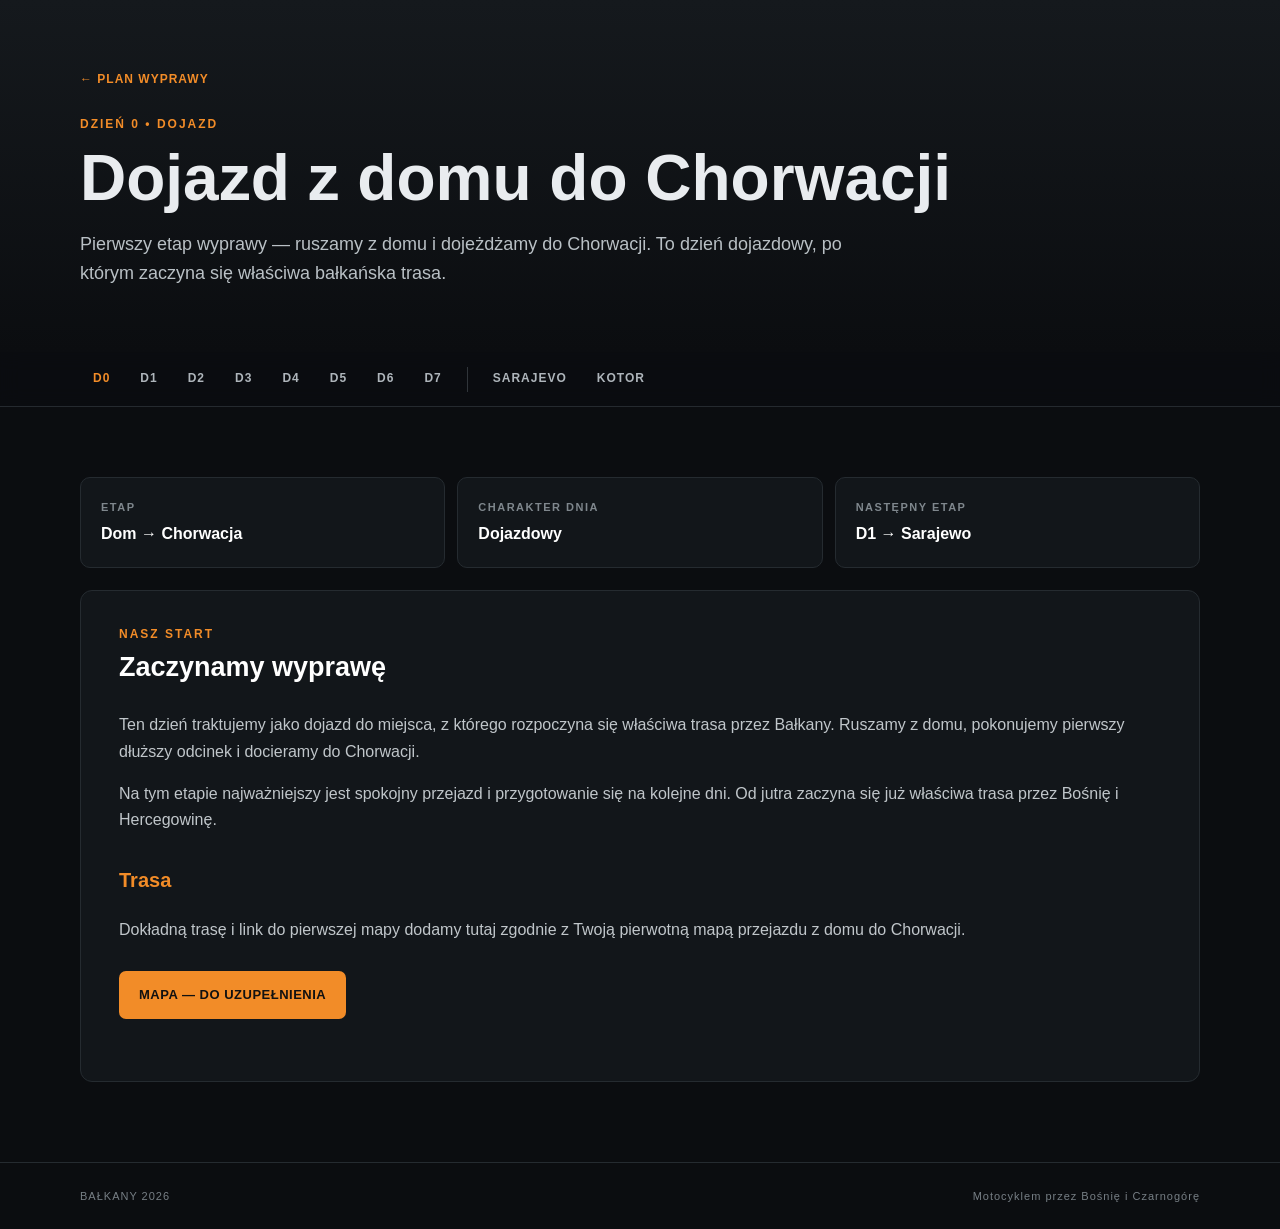
==== d0.html @ b851ac00 "Dodaj Dzień 0 — dojazd z domu do Chorwacji" ====
<!DOCTYPE html>
<html lang="pl">
<head>
  <meta charset="UTF-8">
  <meta name="viewport" content="width=device-width, initial-scale=1.0">
  <meta name="theme-color" content="#0b0d10">
  <title>Dzień 0 — Dojazd z domu do Chorwacji</title>
  <link rel="stylesheet" href="style.css">
</head>
<body>
<header class="page-head"><div class="container">
  <a class="back" href="index.html">← PLAN WYPRAWY</a>
  <div class="section-kicker">DZIEŃ 0 • DOJAZD</div>
  <h1>Dojazd z domu do Chorwacji</h1>
  <p class="page-lead">Pierwszy etap wyprawy — ruszamy z domu i dojeżdżamy do Chorwacji. To dzień dojazdowy, po którym zaczyna się właściwa bałkańska trasa.</p>
</div></header>
<nav class="day-nav"><div class="container nav-inner"><a href="d0.html" class="active">D0</a><a href="d1.html">D1</a><a href="d2.html">D2</a><a href="d3.html">D3</a><a href="d4.html">D4</a><a href="d5.html">D5</a><a href="d6.html">D6</a><a href="d7.html">D7</a><span class="nav-separator"></span><a href="sarajevo.html">SARAJEVO</a><a href="kotor.html">KOTOR</a></div></nav>
<main class="container main-content">
<section class="info-grid">
  <div class="info-box"><div class="label">ETAP</div><strong>Dom → Chorwacja</strong></div>
  <div class="info-box"><div class="label">CHARAKTER DNIA</div><strong>Dojazdowy</strong></div>
  <div class="info-box"><div class="label">NASTĘPNY ETAP</div><strong>D1 → Sarajewo</strong></div>
</section>
<section class="story">
  <div class="section-kicker">NASZ START</div>
  <h2>Zaczynamy wyprawę</h2>
  <p>Ten dzień traktujemy jako dojazd do miejsca, z którego rozpoczyna się właściwa trasa przez Bałkany. Ruszamy z domu, pokonujemy pierwszy dłuższy odcinek i docieramy do Chorwacji.</p>
  <p>Na tym etapie najważniejszy jest spokojny przejazd i przygotowanie się na kolejne dni. Od jutra zaczyna się już właściwa trasa przez Bośnię i Hercegowinę.</p>
  <h3>Trasa</h3>
  <p>Dokładną trasę i link do pierwszej mapy dodamy tutaj zgodnie z Twoją pierwotną mapą przejazdu z domu do Chorwacji.</p>
  <div class="route-box">
    <span class="btn btn-primary">MAPA — DO UZUPEŁNIENIA</span>
  </div>
</section>
</main>
<footer class="footer"><div class="container"><span>BAŁKANY 2026</span><span>Motocyklem przez Bośnię i Czarnogórę</span></div></footer>
</body></html>
---- style.css ----
*{box-sizing:border-box}html{scroll-behavior:smooth}body{margin:0;background:#0b0d10;color:#e9ecef;font-family:Arial,Helvetica,sans-serif;line-height:1.65}a{color:inherit;text-decoration:none}.container{width:min(1120px,calc(100% - 32px));margin:auto}.hero{min-height:520px;background:linear-gradient(180deg,rgba(5,7,9,.28),#0b0d10 94%),linear-gradient(90deg,rgba(5,7,9,.82),rgba(5,7,9,.18)),url('https://coastlinedrive.life/themes/coastlinedrive-life/images/articles/montenegro/bay-of-kotor/image_slot_2.webp') center/cover;display:flex;align-items:flex-end}.hero-overlay{width:100%;padding:90px 0 70px}.eyebrow,.section-kicker{color:#f28c28;font-size:12px;font-weight:800;letter-spacing:2px;text-transform:uppercase}.hero h1{font-size:clamp(42px,7vw,78px);line-height:1;margin:14px 0 20px;max-width:850px}.hero-lead{font-size:clamp(18px,2.5vw,24px);max-width:720px;color:#d1d5d8;margin:0 0 30px}.hero-actions{display:flex;gap:12px;flex-wrap:wrap}.btn{display:inline-block;padding:13px 20px;border-radius:7px;font-size:13px;font-weight:800;letter-spacing:.5px}.btn-primary{background:#f28c28;color:#111}.btn-primary:hover{background:#ff9d3d}.day-nav{position:sticky;top:0;z-index:20;background:rgba(11,13,16,.94);backdrop-filter:blur(10px);border-bottom:1px solid #252a2f}.nav-inner{display:flex;align-items:center;gap:4px;overflow-x:auto;white-space:nowrap}.day-nav a{padding:17px 13px;color:#aeb5bb;font-size:12px;font-weight:800;letter-spacing:1px}.day-nav a:hover,.day-nav a.active{color:#f28c28}.nav-separator{width:1px;height:25px;background:#30353a;margin:0 8px}.main-content{padding:48px 0 80px}.card,.day-card,.special-card{background:#12161a;border:1px solid #252b30;border-radius:12px}.intro{padding:34px 38px;margin-bottom:24px}.intro h2,.day-card h2,.special-card h2{margin:7px 0 12px;line-height:1.2;color:#fff}.intro h2{font-size:32px}.intro p{max-width:900px;color:#b9c0c5}.days{display:grid;gap:12px}.day-card{display:grid;grid-template-columns:90px 1fr;gap:20px;padding:28px;transition:.2s}.day-card:hover,.special-card:hover{border-color:#f28c28;transform:translateY(-2px)}.day-number{font-size:44px;line-height:1;color:#f28c28;font-weight:900}.day-card h2{font-size:24px}.day-card p{margin:0 0 14px;color:#b9c0c5}.text-link{color:#f28c28;font-size:12px;font-weight:900;letter-spacing:1px}.special-grid{display:grid;grid-template-columns:1fr 1fr;gap:12px;margin-top:24px}.special-card{padding:30px}.special-card h2{font-size:30px}.special-card p{color:#b9c0c5}.special-card span{font-size:12px;font-weight:900;letter-spacing:1px;color:#f28c28}.footer{border-top:1px solid #252b30;color:#777f85;font-size:11px;letter-spacing:1px}.footer .container{display:flex;justify-content:space-between;gap:20px;padding:24px 0}.page-head{padding:65px 0 45px;background:linear-gradient(180deg,#15191d,#0b0d10)}.page-head h1{font-size:clamp(38px,6vw,64px);line-height:1.05;margin:10px 0}.page-lead{color:#b9c0c5;font-size:18px;max-width:780px}.route-box{display:flex;gap:10px;flex-wrap:wrap;margin:28px 0}.info-grid{display:grid;grid-template-columns:repeat(3,1fr);gap:12px;margin:22px 0}.info-box{background:#12161a;border:1px solid #252b30;border-radius:10px;padding:20px}.info-box .label{font-size:11px;text-transform:uppercase;letter-spacing:1.5px;color:#7f878d;font-weight:800}.info-box strong{display:block;margin-top:5px;color:#fff}.story{background:#12161a;border:1px solid #252b30;border-radius:12px;padding:34px 38px}.story h2{font-size:27px;color:#fff;margin-top:0}.story h3{font-size:20px;color:#f28c28;margin-top:30px}.story p{color:#c0c6ca}.place-list{display:grid;gap:10px;margin-top:25px}.place{display:flex;justify-content:space-between;align-items:center;gap:20px;background:#171c20;border:1px solid #292f34;border-radius:9px;padding:17px 19px}.place h3{margin:0;color:#fff;font-size:17px}.place p{margin:3px 0 0;color:#8f989e;font-size:13px}.place .btn{padding:9px 13px;font-size:11px;background:#252b30}.place .btn:hover{background:#f28c28;color:#111}.back{display:inline-block;color:#f28c28;font-size:12px;font-weight:800;letter-spacing:1px;margin-bottom:25px}@media(max-width:700px){.container{width:min(100% - 22px,1120px)}.hero{min-height:470px}.hero-overlay{padding:70px 0 55px}.day-nav a{padding:15px 10px}.intro,.story{padding:25px 22px}.day-card{grid-template-columns:58px 1fr;padding:22px;gap:12px}.day-number{font-size:30px}.day-card h2{font-size:20px}.special-grid,.info-grid{grid-template-columns:1fr}.footer .container{flex-direction:column;gap:5px}.place{align-items:flex-start;flex-direction:column}.place .btn{width:100%;text-align:center}}
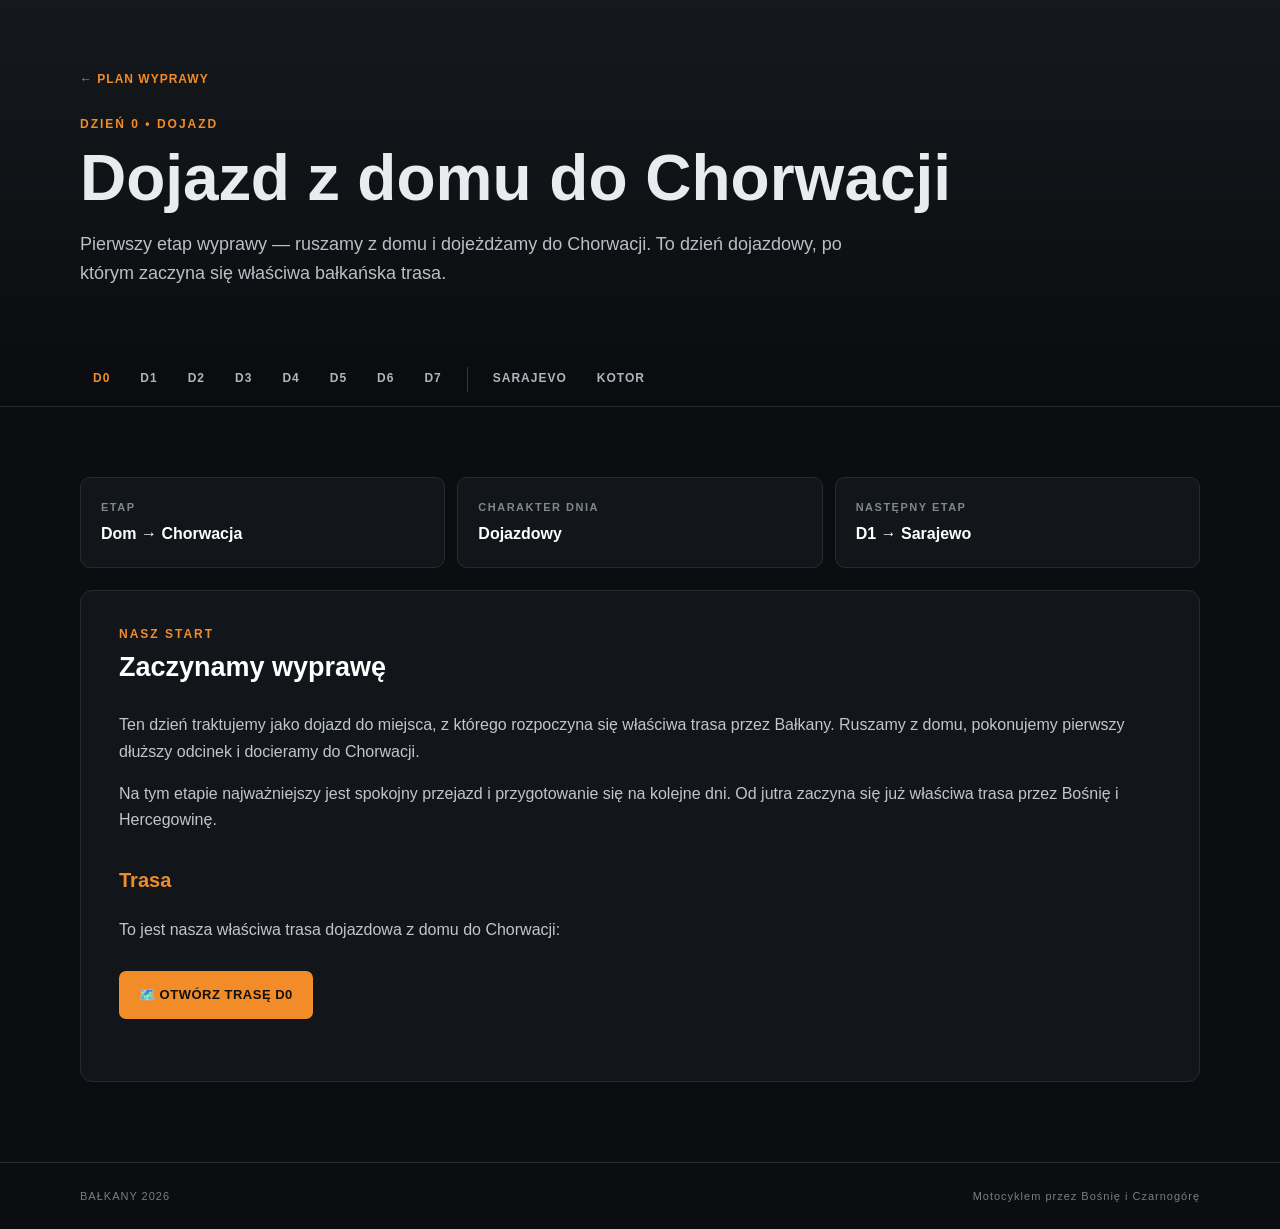
==== commit 4e064277: "Dodaj właściwą trasę D0 z domu do Chorwacji" ====
--- a/d0.html
+++ b/d0.html
@@ -27,9 +27,9 @@
   <p>Ten dzień traktujemy jako dojazd do miejsca, z którego rozpoczyna się właściwa trasa przez Bałkany. Ruszamy z domu, pokonujemy pierwszy dłuższy odcinek i docieramy do Chorwacji.</p>
   <p>Na tym etapie najważniejszy jest spokojny przejazd i przygotowanie się na kolejne dni. Od jutra zaczyna się już właściwa trasa przez Bośnię i Hercegowinę.</p>
   <h3>Trasa</h3>
-  <p>Dokładną trasę i link do pierwszej mapy dodamy tutaj zgodnie z Twoją pierwotną mapą przejazdu z domu do Chorwacji.</p>
+  <p>To jest nasza właściwa trasa dojazdowa z domu do Chorwacji:</p>
   <div class="route-box">
-    <span class="btn btn-primary">MAPA — DO UZUPEŁNIENIA</span>
+    <a class="btn btn-primary" href="https://maps.app.goo.gl/N11EhdGCPKgagv3x5" target="_blank" rel="noopener">🗺️ OTWÓRZ TRASĘ D0</a>
   </div>
 </section>
 </main>
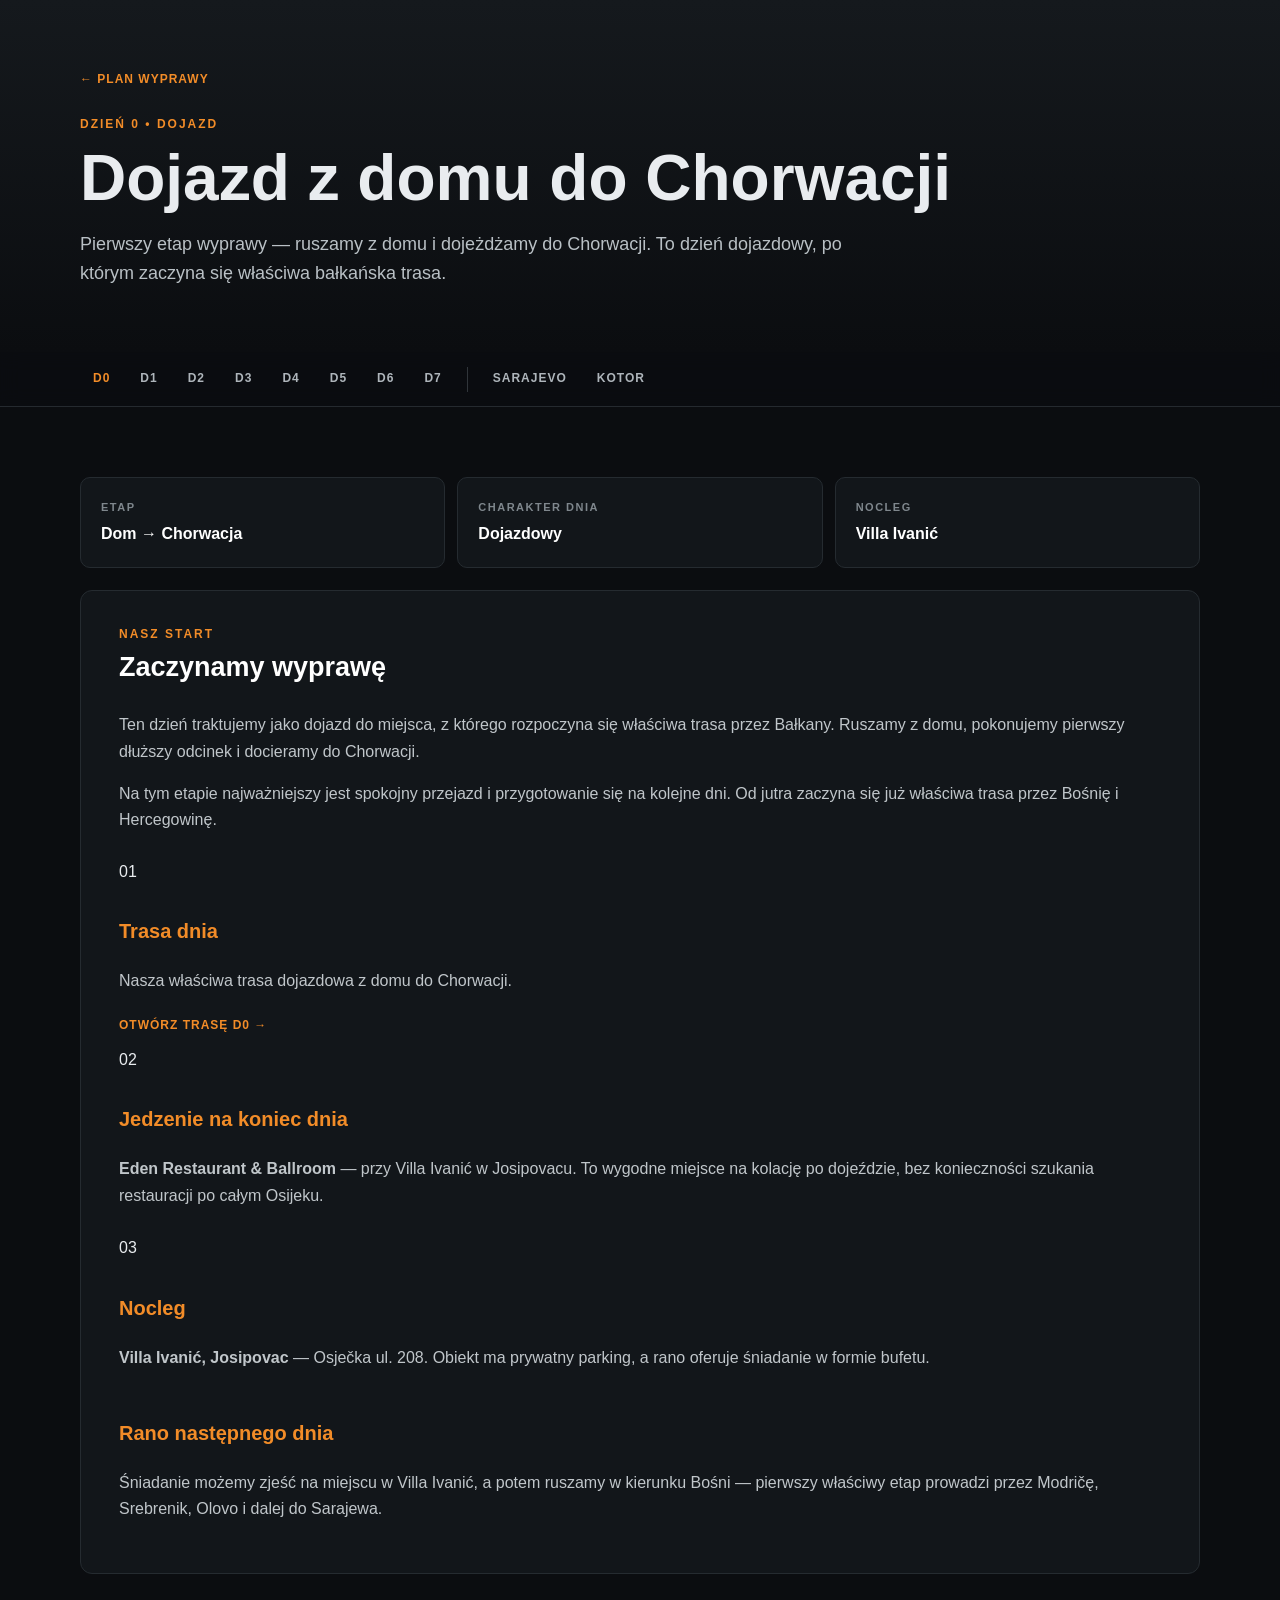
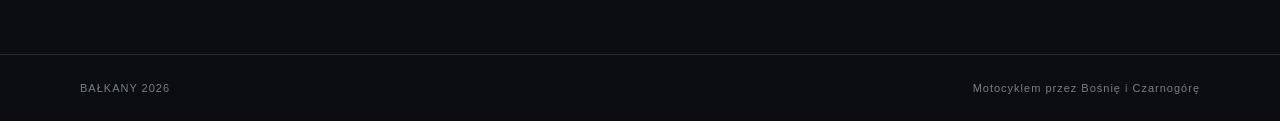
==== commit d8069d4e: "Uzupełnij D0 o nocleg i jedzenie" ====
--- a/d0.html
+++ b/d0.html
@@ -19,18 +19,31 @@
 <section class="info-grid">
   <div class="info-box"><div class="label">ETAP</div><strong>Dom → Chorwacja</strong></div>
   <div class="info-box"><div class="label">CHARAKTER DNIA</div><strong>Dojazdowy</strong></div>
-  <div class="info-box"><div class="label">NASTĘPNY ETAP</div><strong>D1 → Sarajewo</strong></div>
+  <div class="info-box"><div class="label">NOCLEG</div><strong>Villa Ivanić</strong></div>
 </section>
 <section class="story">
   <div class="section-kicker">NASZ START</div>
   <h2>Zaczynamy wyprawę</h2>
   <p>Ten dzień traktujemy jako dojazd do miejsca, z którego rozpoczyna się właściwa trasa przez Bałkany. Ruszamy z domu, pokonujemy pierwszy dłuższy odcinek i docieramy do Chorwacji.</p>
   <p>Na tym etapie najważniejszy jest spokojny przejazd i przygotowanie się na kolejne dni. Od jutra zaczyna się już właściwa trasa przez Bośnię i Hercegowinę.</p>
-  <h3>Trasa</h3>
-  <p>To jest nasza właściwa trasa dojazdowa z domu do Chorwacji:</p>
-  <div class="route-box">
-    <a class="btn btn-primary" href="https://maps.app.goo.gl/N11EhdGCPKgagv3x5" target="_blank" rel="noopener">🗺️ OTWÓRZ TRASĘ D0</a>
+
+  <div class="place-list">
+    <div class="place-item">
+      <div class="place-number">01</div>
+      <div><h3>Trasa dnia</h3><p>Nasza właściwa trasa dojazdowa z domu do Chorwacji.</p><a class="text-link" href="https://maps.app.goo.gl/N11EhdGCPKgagv3x5" target="_blank" rel="noopener">OTWÓRZ TRASĘ D0 →</a></div>
+    </div>
+    <div class="place-item">
+      <div class="place-number">02</div>
+      <div><h3>Jedzenie na koniec dnia</h3><p><strong>Eden Restaurant &amp; Ballroom</strong> — przy Villa Ivanić w Josipovacu. To wygodne miejsce na kolację po dojeździe, bez konieczności szukania restauracji po całym Osijeku.</p></div>
+    </div>
+    <div class="place-item">
+      <div class="place-number">03</div>
+      <div><h3>Nocleg</h3><p><strong>Villa Ivanić, Josipovac</strong> — Osječka ul. 208. Obiekt ma prywatny parking, a rano oferuje śniadanie w formie bufetu.</p></div>
+    </div>
   </div>
+
+  <h3>Rano następnego dnia</h3>
+  <p>Śniadanie możemy zjeść na miejscu w Villa Ivanić, a potem ruszamy w kierunku Bośni — pierwszy właściwy etap prowadzi przez Modričę, Srebrenik, Olovo i dalej do Sarajewa.</p>
 </section>
 </main>
 <footer class="footer"><div class="container"><span>BAŁKANY 2026</span><span>Motocyklem przez Bośnię i Czarnogórę</span></div></footer>
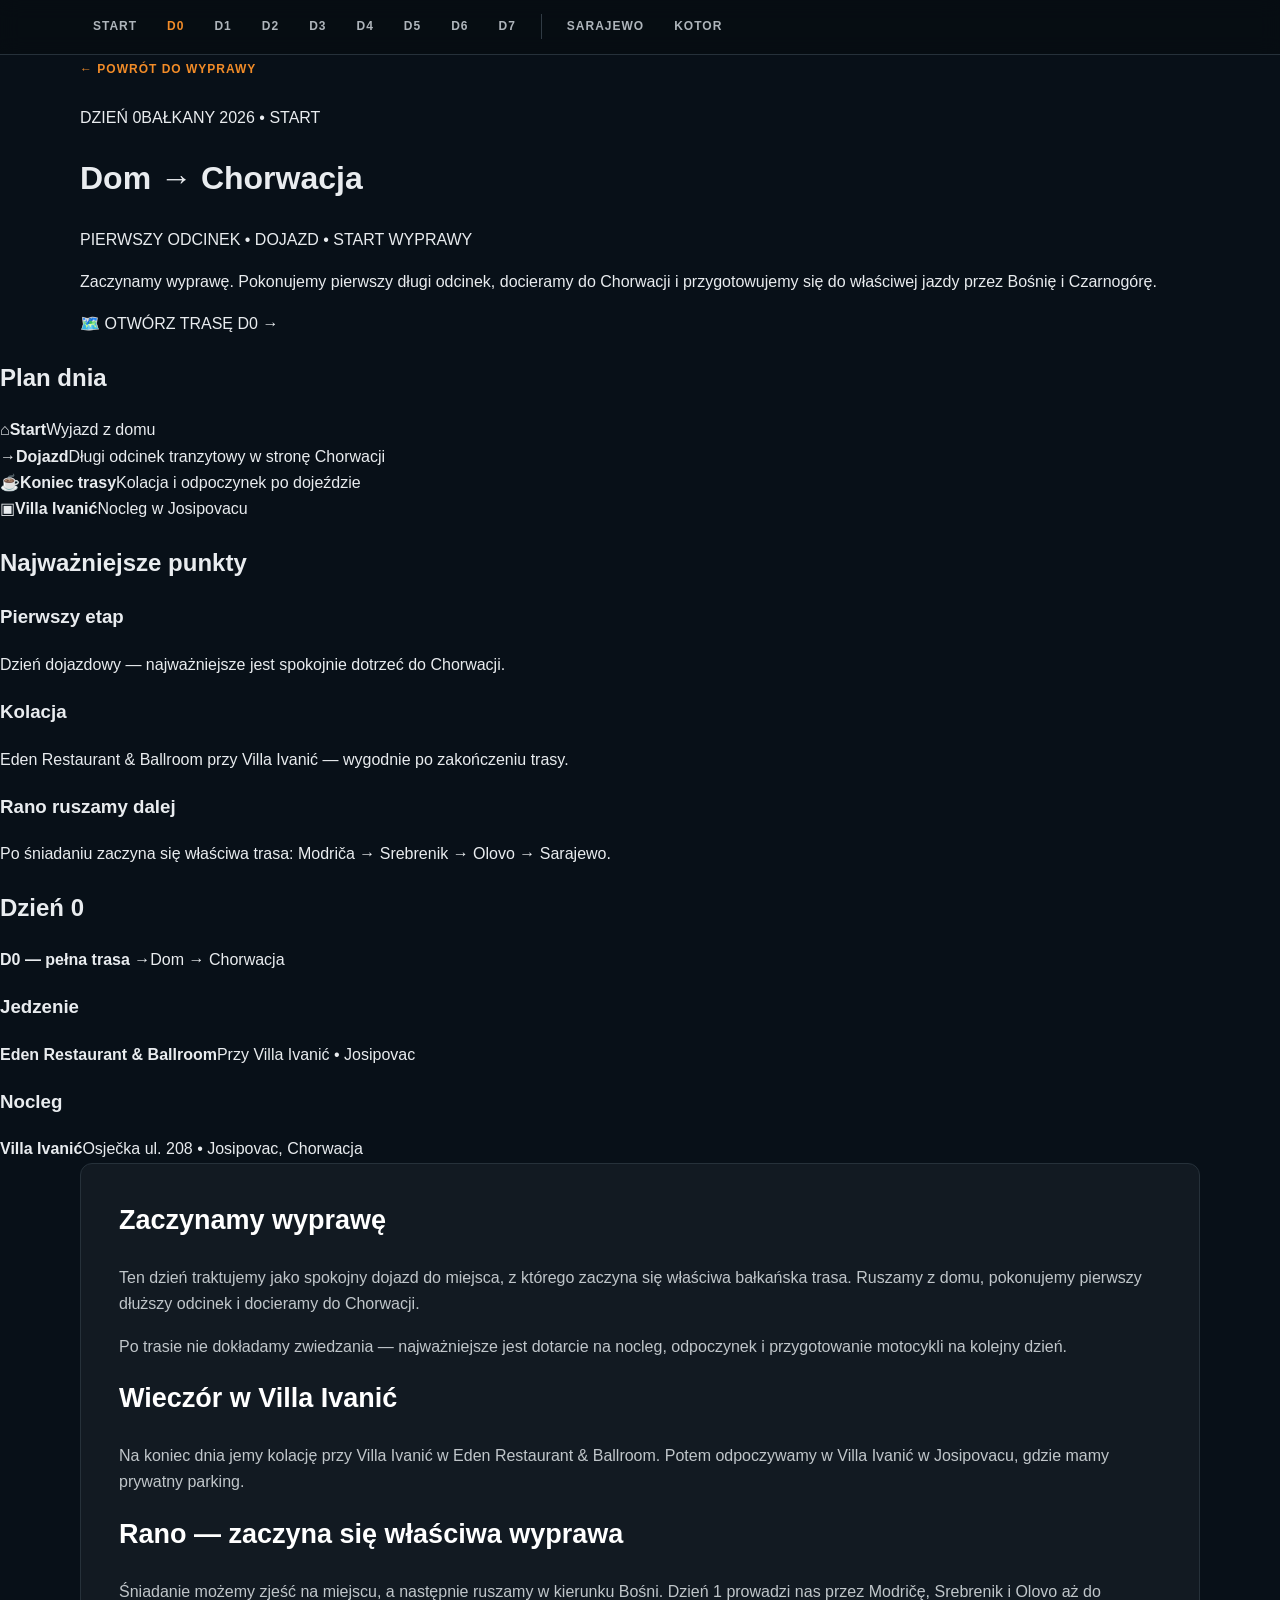
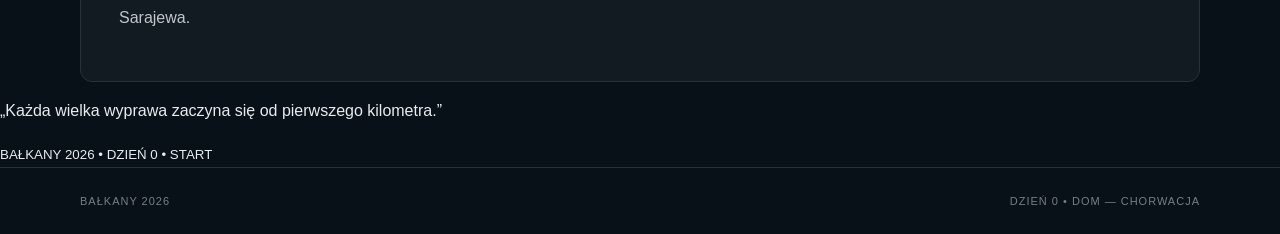
==== commit 8f75069b: "D0 redesign to match D1" ====
--- a/d0.html
+++ b/d0.html
@@ -1,50 +1,14 @@
 <!DOCTYPE html>
 <html lang="pl">
-<head>
-  <meta charset="UTF-8">
-  <meta name="viewport" content="width=device-width, initial-scale=1.0">
-  <meta name="theme-color" content="#0b0d10">
-  <title>Dzień 0 — Dojazd z domu do Chorwacji</title>
-  <link rel="stylesheet" href="style.css">
-</head>
-<body>
-<header class="page-head"><div class="container">
-  <a class="back" href="index.html">← PLAN WYPRAWY</a>
-  <div class="section-kicker">DZIEŃ 0 • DOJAZD</div>
-  <h1>Dojazd z domu do Chorwacji</h1>
-  <p class="page-lead">Pierwszy etap wyprawy — ruszamy z domu i dojeżdżamy do Chorwacji. To dzień dojazdowy, po którym zaczyna się właściwa bałkańska trasa.</p>
-</div></header>
-<nav class="day-nav"><div class="container nav-inner"><a href="d0.html" class="active">D0</a><a href="d1.html">D1</a><a href="d2.html">D2</a><a href="d3.html">D3</a><a href="d4.html">D4</a><a href="d5.html">D5</a><a href="d6.html">D6</a><a href="d7.html">D7</a><span class="nav-separator"></span><a href="sarajevo.html">SARAJEVO</a><a href="kotor.html">KOTOR</a></div></nav>
-<main class="container main-content">
-<section class="info-grid">
-  <div class="info-box"><div class="label">ETAP</div><strong>Dom → Chorwacja</strong></div>
-  <div class="info-box"><div class="label">CHARAKTER DNIA</div><strong>Dojazdowy</strong></div>
-  <div class="info-box"><div class="label">NOCLEG</div><strong>Villa Ivanić</strong></div>
-</section>
-<section class="story">
-  <div class="section-kicker">NASZ START</div>
-  <h2>Zaczynamy wyprawę</h2>
-  <p>Ten dzień traktujemy jako dojazd do miejsca, z którego rozpoczyna się właściwa trasa przez Bałkany. Ruszamy z domu, pokonujemy pierwszy dłuższy odcinek i docieramy do Chorwacji.</p>
-  <p>Na tym etapie najważniejszy jest spokojny przejazd i przygotowanie się na kolejne dni. Od jutra zaczyna się już właściwa trasa przez Bośnię i Hercegowinę.</p>
-
-  <div class="place-list">
-    <div class="place-item">
-      <div class="place-number">01</div>
-      <div><h3>Trasa dnia</h3><p>Nasza właściwa trasa dojazdowa z domu do Chorwacji.</p><a class="text-link" href="https://maps.app.goo.gl/N11EhdGCPKgagv3x5" target="_blank" rel="noopener">OTWÓRZ TRASĘ D0 →</a></div>
-    </div>
-    <div class="place-item">
-      <div class="place-number">02</div>
-      <div><h3>Jedzenie na koniec dnia</h3><p><strong>Eden Restaurant &amp; Ballroom</strong> — przy Villa Ivanić w Josipovacu. To wygodne miejsce na kolację po dojeździe, bez konieczności szukania restauracji po całym Osijeku.</p></div>
-    </div>
-    <div class="place-item">
-      <div class="place-number">03</div>
-      <div><h3>Nocleg</h3><p><strong>Villa Ivanić, Josipovac</strong> — Osječka ul. 208. Obiekt ma prywatny parking, a rano oferuje śniadanie w formie bufetu.</p></div>
-    </div>
-  </div>
-
-  <h3>Rano następnego dnia</h3>
-  <p>Śniadanie możemy zjeść na miejscu w Villa Ivanić, a potem ruszamy w kierunku Bośni — pierwszy właściwy etap prowadzi przez Modričę, Srebrenik, Olovo i dalej do Sarajewa.</p>
-</section>
-</main>
-<footer class="footer"><div class="container"><span>BAŁKANY 2026</span><span>Motocyklem przez Bośnię i Czarnogórę</span></div></footer>
+<head><meta charset="UTF-8"><meta name="viewport" content="width=device-width,initial-scale=1.0"><meta name="theme-color" content="#081018"><title>Dzień 0 — Dom → Chorwacja | Bałkany 2026</title><link rel="stylesheet" href="style.css"></head>
+<body class="d0-page">
+<nav class="day-nav"><div class="container nav-inner"><a href="index.html">START</a><a class="active" href="d0.html">D0</a><a href="d1.html">D1</a><a href="d2.html">D2</a><a href="d3.html">D3</a><a href="d4.html">D4</a><a href="d5.html">D5</a><a href="d6.html">D6</a><a href="d7.html">D7</a><span class="nav-separator"></span><a href="sarajevo.html">SARAJEWO</a><a href="kotor.html">KOTOR</a></div></nav>
+<header class="d0-hero"><div class="container d0-hero-inner"><a class="back" href="index.html">← POWRÓT DO WYPRAWY</a><div class="d0-meta"><span class="d0-badge">DZIEŃ 0</span><span class="d0-date">BAŁKANY 2026 • START</span></div><h1>Dom → Chorwacja</h1><div class="d0-subtitle">PIERWSZY ODCINEK • DOJAZD • START WYPRAWY</div><p class="d0-hero-lead">Zaczynamy wyprawę. Pokonujemy pierwszy długi odcinek, docieramy do Chorwacji i przygotowujemy się do właściwej jazdy przez Bośnię i Czarnogórę.</p><div class="d0-routes"><a class="d0-route-btn" href="https://maps.app.goo.gl/N11EhdGCPKgagv3x5" target="_blank" rel="noopener">🗺️ OTWÓRZ TRASĘ D0 →</a></div></div></header>
+<main class="d0-main"><section class="d0-panel-grid">
+<div class="d0-panel"><h2>Plan dnia</h2><div class="d0-timeline"><div class="d0-step"><span class="ico">⌂</span><strong>Start</strong><span>Wyjazd z domu</span></div><div class="d0-step"><span class="ico">→</span><strong>Dojazd</strong><span>Długi odcinek tranzytowy w stronę Chorwacji</span></div><div class="d0-step"><span class="ico">☕</span><strong>Koniec trasy</strong><span>Kolacja i odpoczynek po dojeździe</span></div><div class="d0-step"><span class="ico">▣</span><strong>Villa Ivanić</strong><span>Nocleg w Josipovacu</span></div></div></div>
+<div class="d0-panel"><h2>Najważniejsze punkty</h2><div class="d0-highlights"><div class="d0-highlight"><div class="d0-highlight-img d0-road"></div><div class="d0-highlight-text"><h3>Pierwszy etap</h3><p>Dzień dojazdowy — najważniejsze jest spokojnie dotrzeć do Chorwacji.</p></div></div><div class="d0-highlight"><div class="d0-highlight-img d0-dinner"></div><div class="d0-highlight-text"><h3>Kolacja</h3><p>Eden Restaurant &amp; Ballroom przy Villa Ivanić — wygodnie po zakończeniu trasy.</p></div></div><div class="d0-highlight"><div class="d0-highlight-img d0-morning"></div><div class="d0-highlight-text"><h3>Rano ruszamy dalej</h3><p>Po śniadaniu zaczyna się właściwa trasa: Modriča → Srebrenik → Olovo → Sarajewo.</p></div></div></div></div>
+<div class="d0-panel"><h2>Dzień 0</h2><div class="d0-route-list"><a class="d0-route-card" href="https://maps.app.goo.gl/N11EhdGCPKgagv3x5" target="_blank" rel="noopener"><strong>D0 — pełna trasa →</strong><span>Dom → Chorwacja</span></a></div><div class="d0-side-block"><h3>Jedzenie</h3><div class="d0-side-card"><strong>Eden Restaurant &amp; Ballroom</strong><span>Przy Villa Ivanić • Josipovac</span></div></div><div class="d0-side-block"><h3>Nocleg</h3><a class="d0-side-card" href="https://www.google.com/maps/search/?api=1&query=VILLA+IVANIC+Osjecka+208+Josipovac+Croatia" target="_blank" rel="noopener"><strong>Villa Ivanić</strong><span>Osječka ul. 208 • Josipovac, Chorwacja</span></a></div></div></section>
+<section class="container d0-story-wrap"><article class="story"><h2>Zaczynamy wyprawę</h2><p>Ten dzień traktujemy jako spokojny dojazd do miejsca, z którego zaczyna się właściwa bałkańska trasa. Ruszamy z domu, pokonujemy pierwszy dłuższy odcinek i docieramy do Chorwacji.</p><p>Po trasie nie dokładamy zwiedzania — najważniejsze jest dotarcie na nocleg, odpoczynek i przygotowanie motocykli na kolejny dzień.</p><h2>Wieczór w Villa Ivanić</h2><p>Na koniec dnia jemy kolację przy Villa Ivanić w Eden Restaurant &amp; Ballroom. Potem odpoczywamy w Villa Ivanić w Josipovacu, gdzie mamy prywatny parking.</p><h2>Rano — zaczyna się właściwa wyprawa</h2><p>Śniadanie możemy zjeść na miejscu, a następnie ruszamy w kierunku Bośni. Dzień 1 prowadzi nas przez Modričę, Srebrenik i Olovo aż do Sarajewa.</p></article></section>
+<section class="d0-bottom"><div><p>„Każda wielka wyprawa zaczyna się od pierwszego kilometra.”</p><small>BAŁKANY 2026 • DZIEŃ 0 • START</small></div></section></main>
+<footer class="footer"><div class="container"><span>BAŁKANY 2026</span><span>DZIEŃ 0 • DOM — CHORWACJA</span></div></footer>
 </body></html>
--- a/style.css
+++ b/style.css
@@ -1 +1 @@
-*{box-sizing:border-box}html{scroll-behavior:smooth}body{margin:0;background:#0b0d10;color:#e9ecef;font-family:Arial,Helvetica,sans-serif;line-height:1.65}a{color:inherit;text-decoration:none}.container{width:min(1120px,calc(100% - 32px));margin:auto}.hero{min-height:520px;background:linear-gradient(180deg,rgba(5,7,9,.28),#0b0d10 94%),linear-gradient(90deg,rgba(5,7,9,.82),rgba(5,7,9,.18)),url('https://coastlinedrive.life/themes/coastlinedrive-life/images/articles/montenegro/bay-of-kotor/image_slot_2.webp') center/cover;display:flex;align-items:flex-end}.hero-overlay{width:100%;padding:90px 0 70px}.eyebrow,.section-kicker{color:#f28c28;font-size:12px;font-weight:800;letter-spacing:2px;text-transform:uppercase}.hero h1{font-size:clamp(42px,7vw,78px);line-height:1;margin:14px 0 20px;max-width:850px}.hero-lead{font-size:clamp(18px,2.5vw,24px);max-width:720px;color:#d1d5d8;margin:0 0 30px}.hero-actions{display:flex;gap:12px;flex-wrap:wrap}.btn{display:inline-block;padding:13px 20px;border-radius:7px;font-size:13px;font-weight:800;letter-spacing:.5px}.btn-primary{background:#f28c28;color:#111}.btn-primary:hover{background:#ff9d3d}.day-nav{position:sticky;top:0;z-index:20;background:rgba(11,13,16,.94);backdrop-filter:blur(10px);border-bottom:1px solid #252a2f}.nav-inner{display:flex;align-items:center;gap:4px;overflow-x:auto;white-space:nowrap}.day-nav a{padding:17px 13px;color:#aeb5bb;font-size:12px;font-weight:800;letter-spacing:1px}.day-nav a:hover,.day-nav a.active{color:#f28c28}.nav-separator{width:1px;height:25px;background:#30353a;margin:0 8px}.main-content{padding:48px 0 80px}.card,.day-card,.special-card{background:#12161a;border:1px solid #252b30;border-radius:12px}.intro{padding:34px 38px;margin-bottom:24px}.intro h2,.day-card h2,.special-card h2{margin:7px 0 12px;line-height:1.2;color:#fff}.intro h2{font-size:32px}.intro p{max-width:900px;color:#b9c0c5}.days{display:grid;gap:12px}.day-card{display:grid;grid-template-columns:90px 1fr;gap:20px;padding:28px;transition:.2s}.day-card:hover,.special-card:hover{border-color:#f28c28;transform:translateY(-2px)}.day-number{font-size:44px;line-height:1;color:#f28c28;font-weight:900}.day-card h2{font-size:24px}.day-card p{margin:0 0 14px;color:#b9c0c5}.text-link{color:#f28c28;font-size:12px;font-weight:900;letter-spacing:1px}.special-grid{display:grid;grid-template-columns:1fr 1fr;gap:12px;margin-top:24px}.special-card{padding:30px}.special-card h2{font-size:30px}.special-card p{color:#b9c0c5}.special-card span{font-size:12px;font-weight:900;letter-spacing:1px;color:#f28c28}.footer{border-top:1px solid #252b30;color:#777f85;font-size:11px;letter-spacing:1px}.footer .container{display:flex;justify-content:space-between;gap:20px;padding:24px 0}.page-head{padding:65px 0 45px;background:linear-gradient(180deg,#15191d,#0b0d10)}.page-head h1{font-size:clamp(38px,6vw,64px);line-height:1.05;margin:10px 0}.page-lead{color:#b9c0c5;font-size:18px;max-width:780px}.route-box{display:flex;gap:10px;flex-wrap:wrap;margin:28px 0}.info-grid{display:grid;grid-template-columns:repeat(3,1fr);gap:12px;margin:22px 0}.info-box{background:#12161a;border:1px solid #252b30;border-radius:10px;padding:20px}.info-box .label{font-size:11px;text-transform:uppercase;letter-spacing:1.5px;color:#7f878d;font-weight:800}.info-box strong{display:block;margin-top:5px;color:#fff}.story{background:#12161a;border:1px solid #252b30;border-radius:12px;padding:34px 38px}.story h2{font-size:27px;color:#fff;margin-top:0}.story h3{font-size:20px;color:#f28c28;margin-top:30px}.story p{color:#c0c6ca}.place-list{display:grid;gap:10px;margin-top:25px}.place{display:flex;justify-content:space-between;align-items:center;gap:20px;background:#171c20;border:1px solid #292f34;border-radius:9px;padding:17px 19px}.place h3{margin:0;color:#fff;font-size:17px}.place p{margin:3px 0 0;color:#8f989e;font-size:13px}.place .btn{padding:9px 13px;font-size:11px;background:#252b30}.place .btn:hover{background:#f28c28;color:#111}.back{display:inline-block;color:#f28c28;font-size:12px;font-weight:800;letter-spacing:1px;margin-bottom:25px}@media(max-width:700px){.container{width:min(100% - 22px,1120px)}.hero{min-height:470px}.hero-overlay{padding:70px 0 55px}.day-nav a{padding:15px 10px}.intro,.story{padding:25px 22px}.day-card{grid-template-columns:58px 1fr;padding:22px;gap:12px}.day-number{font-size:30px}.day-card h2{font-size:20px}.special-grid,.info-grid{grid-template-columns:1fr}.footer .container{flex-direction:column;gap:5px}.place{align-items:flex-start;flex-direction:column}.place .btn{width:100%;text-align:center}}+*{box-sizing:border-box}html{scroll-behavior:smooth}body{margin:0;background:#081018;color:#e9ecef;font-family:Arial,Helvetica,sans-serif;line-height:1.65;overflow-x:hidden}a{color:inherit;text-decoration:none}.container{width:min(1120px,calc(100% - 32px));margin:auto}.hero{min-height:520px;background:linear-gradient(180deg,rgba(5,7,9,.28),#0b0d10 94%),linear-gradient(90deg,rgba(5,7,9,.82),rgba(5,7,9,.18)),url('https://coastlinedrive.life/themes/coastlinedrive-life/images/articles/montenegro/bay-of-kotor/image_slot_2.webp') center/cover;display:flex;align-items:flex-end}.hero-overlay{width:100%;padding:90px 0 70px}.eyebrow,.section-kicker{color:#f28c28;font-size:12px;font-weight:800;letter-spacing:2px;text-transform:uppercase}.hero h1{font-size:clamp(42px,7vw,78px);line-height:1;margin:14px 0 20px;max-width:850px}.hero-lead{font-size:clamp(18px,2.5vw,24px);max-width:720px;color:#d1d5d8;margin:0 0 30px}.hero-actions{display:flex;gap:12px;flex-wrap:wrap}.btn{display:inline-block;padding:13px 20px;border-radius:7px;font-size:13px;font-weight:800;letter-spacing:.5px}.btn-primary{background:#f28c28;color:#111}.btn-primary:hover{background:#ff9d3d}.day-nav{position:sticky;top:0;z-index:20;background:rgba(7,13,19,.94);backdrop-filter:blur(10px);border-bottom:1px solid #26313a}.nav-inner{display:flex;align-items:center;gap:4px;overflow-x:auto;white-space:nowrap;-webkit-overflow-scrolling:touch;scrollbar-width:none}.nav-inner::-webkit-scrollbar{display:none}.day-nav a{padding:17px 13px;color:#aeb5bb;font-size:12px;font-weight:800;letter-spacing:1px;flex:0 0 auto}.day-nav a:hover,.day-nav a.active{color:#f28c28}.nav-separator{width:1px;height:25px;background:#303b44;margin:0 8px;flex:0 0 auto}.main-content{padding:48px 0 80px}.card,.day-card,.special-card{background:#101820;border:1px solid #26313a;border-radius:12px}.intro{padding:34px 38px;margin-bottom:24px}.intro h2,.day-card h2,.special-card h2{margin:7px 0 12px;line-height:1.2;color:#fff}.intro h2{font-size:32px}.intro p{max-width:900px;color:#b9c0c5}.days{display:grid;gap:12px}.day-card{display:grid;grid-template-columns:90px 1fr;gap:20px;padding:28px;transition:.2s}.day-card:hover,.special-card:hover{border-color:#f28c28;transform:translateY(-2px)}.day-number{font-size:44px;line-height:1;color:#f28c28;font-weight:900}.day-card h2{font-size:24px}.day-card p{margin:0 0 14px;color:#b9c0c5}.text-link{color:#f28c28;font-size:12px;font-weight:900;letter-spacing:1px}.special-grid{display:grid;grid-template-columns:1fr 1fr;gap:12px;margin-top:24px}.special-card{padding:30px}.special-card h2{font-size:30px}.special-card p{color:#b9c0c5}.special-card span{font-size:12px;font-weight:900;letter-spacing:1px;color:#f28c28}.footer{border-top:1px solid #26313a;color:#777f85;font-size:11px;letter-spacing:1px}.footer .container{display:flex;justify-content:space-between;gap:20px;padding:24px 0}.page-head{padding:65px 0 45px;background:linear-gradient(180deg,#15191d,#0b0d10)}.page-head h1{font-size:clamp(38px,6vw,64px);line-height:1.05;margin:10px 0}.page-lead{color:#b9c0c5;font-size:18px;max-width:780px}.route-box{display:flex;gap:10px;flex-wrap:wrap;margin:28px 0}.info-grid{display:grid;grid-template-columns:repeat(3,1fr);gap:12px;margin:22px 0}.info-box{background:#121a22;border:1px solid #26313a;border-radius:10px;padding:20px}.info-box .label{font-size:11px;text-transform:uppercase;letter-spacing:1.5px;color:#7f878d;font-weight:800}.info-box strong{display:block;margin-top:5px;color:#fff}.story{background:#121a22;border:1px solid #26313a;border-radius:12px;padding:34px 38px}.story h2{font-size:27px;color:#fff;margin-top:0}.story h3{font-size:20px;color:#f28c28;margin-top:30px}.story p{color:#c0c6ca}.place-list{display:grid;gap:10px;margin-top:25px}.place{display:flex;justify-content:space-between;align-items:center;gap:20px;background:#171f27;border:1px solid #29353e;border-radius:9px;padding:17px 19px}.place h3{margin:0;color:#fff;font-size:17px}.place p{margin:3px 0 0;color:#8f989e;font-size:13px}.place .btn{padding:9px 13px;font-size:11px;background:#252e35}.place .btn:hover{background:#f28c28;color:#111}.back{display:inline-block;color:#f28c28;font-size:12px;font-weight:800;letter-spacing:1px;margin-bottom:25px}.d1-page{background:#081018}.d1-hero{position:relative;min-height:610px;display:flex;align-items:flex-end;overflow:hidden;background-image:linear-gradient(90deg,rgba(4,10,15,.92) 0%,rgba(4,10,15,.72) 38%,rgba(4,10,15,.22) 72%,rgba(4,10,15,.45) 100%),linear-gradient(0deg,rgba(4,10,15,.95) 0%,rgba(4,10,15,.08) 48%,rgba(4,10,15,.16) 100%),url('https://commons.wikimedia.org/wiki/Special:Redirect/file/Srebrenik_Castle.JPG');background-size:cover;background-position:center 52%}.d1-hero:after{content:'';position:absolute;inset:auto 0 0;height:1px;background:rgba(255,255,255,.18)}.d1-hero-inner{position:relative;z-index:1;width:100%;padding:76px 0 58px}.d1-meta{display:flex;align-items:center;gap:18px;margin-bottom:20px}.d1-badge{border:1px solid rgba(255,255,255,.65);padding:8px 14px;font-size:12px;letter-spacing:3px;font-weight:800}.d1-date{font-size:12px;letter-spacing:2px;color:#d3d9dd}.d1-hero h1{font-family:Georgia,'Times New Roman',serif;font-size:clamp(48px,6.3vw,84px);line-height:.98;max-width:850px;margin:0 0 22px;color:#fff}.d1-subtitle{font-size:12px;letter-spacing:4px;text-transform:uppercase;color:#f1f3f4;margin-bottom:25px}.d1-hero-lead{max-width:620px;font-size:18px;color:#e0e5e8;margin:0 0 30px}.d1-routes{display:flex;gap:14px;flex-wrap:wrap}.d1-route-btn{display:inline-flex;align-items:center;gap:10px;background:#f1e4cf;color:#101820;padding:15px 23px;border-radius:30px;font-size:12px;font-weight:900;letter-spacing:.5px}.d1-route-btn:hover{background:#f28c28}.d1-main{padding:0 0 70px}.d1-panel-grid{display:grid;grid-template-columns:1fr 1.45fr 1fr;gap:0;background:#0b141c;border-bottom:1px solid #26343d}.d1-panel{padding:38px 28px;border-right:1px solid #26343d}.d1-panel:last-child{border-right:0}.d1-panel h2{font-size:16px;letter-spacing:2px;text-transform:uppercase;color:#eee;margin:0 0 24px}.d1-timeline{position:relative;padding-left:31px}.d1-timeline:before{content:'';position:absolute;left:9px;top:6px;bottom:6px;width:1px;background:#65717a}.d1-step{position:relative;margin-bottom:25px}.d1-step:last-child{margin-bottom:0}.d1-step:before{content:'';position:absolute;left:-27px;top:6px;width:9px;height:9px;border-radius:50%;background:#eee;border:3px solid #0b141c}.d1-step .ico{position:absolute;left:-58px;top:-4px;font-size:19px}.d1-step strong{display:block;font-family:Georgia,serif;font-size:18px;color:#fff}.d1-step span{display:block;color:#89949b;font-size:12px;line-height:1.45;margin-top:2px}.d1-highlights{display:grid;gap:14px}.d1-highlight{display:grid;grid-template-columns:105px 1fr;min-height:92px;background:#101b24;border:1px solid #273640;border-radius:7px;overflow:hidden}.d1-highlight-img{background-size:cover;background-position:center}.d1-highlight-text{padding:13px 15px}.d1-highlight-text h3{font-family:Georgia,serif;margin:0 0 4px;font-size:17px;color:#fff}.d1-highlight-text p{margin:0;color:#a7b0b6;font-size:12px;line-height:1.45}.d1-route-list{display:grid;gap:10px}.d1-route-card{display:block;padding:15px 16px;border:1px solid #40515d;border-radius:7px;background:#0f1921}.d1-route-card:hover{border-color:#f28c28}.d1-route-card strong{display:block;color:#fff;font-size:13px}.d1-route-card span{display:block;color:#8f9ba2;font-size:11px;margin-top:2px}.d1-side-block{margin-top:26px}.d1-side-block h3{font-size:13px;letter-spacing:2px;text-transform:uppercase;color:#eee;margin:0 0 12px}.d1-side-card{padding:15px 16px;border:1px solid #40515d;border-radius:7px;background:#0f1921}.d1-side-card strong{display:block;color:#fff}.d1-side-card span{display:block;color:#8f9ba2;font-size:11px;margin-top:3px}.d1-bottom{min-height:210px;background-image:linear-gradient(rgba(5,12,18,.68),rgba(5,12,18,.8)),url('https://commons.wikimedia.org/wiki/Special:Redirect/file/Sarajevo_B_panorama.JPG');background-size:cover;background-position:center 55%;display:flex;align-items:center;justify-content:center;text-align:center}.d1-bottom p{font-family:Georgia,serif;font-style:italic;font-size:24px;color:#eef0f2;margin:0}.d1-bottom small{display:block;margin-top:18px;color:#d6dadd;letter-spacing:4px;font-size:10px}.d1-credit{font-size:9px!important;letter-spacing:0!important;color:#879198!important;margin-top:12px!important;font-family:Arial,sans-serif!important;font-style:normal!important}@media(max-width:900px){.d1-panel-grid{grid-template-columns:1fr}.d1-panel{border-right:0;border-bottom:1px solid #26343d}.d1-panel:last-child{border-bottom:0}.d1-hero{min-height:650px}.d1-hero h1{font-size:clamp(43px,11vw,68px)}}@media(max-width:700px){.container{width:min(100% - 22px,1120px)}.hero{min-height:470px}.hero-overlay{padding:70px 0 55px}.day-nav a{padding:15px 10px;font-size:11px}.intro,.story{padding:25px 22px}.day-card{grid-template-columns:58px 1fr;padding:22px;gap:12px}.day-number{font-size:30px}.day-card h2{font-size:20px}.special-grid,.info-grid{grid-template-columns:1fr}.footer .container{flex-direction:column;gap:5px}.place{align-items:flex-start;flex-direction:column}.place .btn{width:100%;text-align:center}.page-head{padding:42px 0 28px}.page-head h1{font-size:clamp(36px,11vw,52px)}.page-lead{font-size:16px}.route-box{margin:20px 0 8px}.route-box .btn{width:100%;text-align:center}.d1-hero{min-height:650px;background-position:58% center}.d1-hero-inner{padding:34px 0 38px}.d1-meta{margin:8px 0 14px}.d1-badge{padding:7px 10px}.d1-date{font-size:10px}.d1-hero h1{font-size:clamp(36px,10.8vw,54px);line-height:1.04;margin-bottom:16px}.d1-subtitle{font-size:10px;letter-spacing:2px;line-height:1.6}.d1-hero-lead{font-size:15px;line-height:1.55;margin-bottom:20px}.d1-routes{display:grid;grid-template-columns:1fr;gap:9px}.d1-route-btn{text-align:center;width:100%;padding:14px 12px;font-size:11px}.d1-panel-grid{width:min(100% - 22px,1120px);grid-template-columns:1fr;padding-top:20px;gap:12px}.d1-panel:first-child,.d1-panel:nth-child(2),.d1-panel:nth-child(3){grid-column:auto}.d1-panel{padding:19px}.d1-panel h2{font-size:22px;margin-bottom:17px}.d1-timeline{padding-left:28px;gap:0}.d1-step{margin-bottom:18px}.d1-step strong{font-size:15px}.d1-step span{font-size:11px}.d1-step .ico{left:-52px;font-size:17px}.d1-highlights{gap:9px}.d1-highlight{grid-template-columns:105px 1fr;min-height:95px}.d1-highlight-img{min-height:95px}.d1-highlight-text{padding:10px}.d1-highlight-text h3{font-size:15px}.d1-highlight-text p{font-size:10px}.d1-route-card,.d1-side-card{padding:13px}.d1-bottom{min-height:150px;margin-top:25px;padding:30px 15px}.d1-bottom p{font-size:19px}.d1-bottom small{font-size:8px;letter-spacing:2px}.d1-credit{font-size:8px!important}.d1-main .story{margin-top:0}}@media(max-width:380px){.d1-hero{min-height:680px}.d1-hero h1{font-size:34px}.d1-panel{padding:16px}.d1-highlight{grid-template-columns:92px 1fr}.d1-route-btn{font-size:10px}.d1-step span{font-size:10px}}
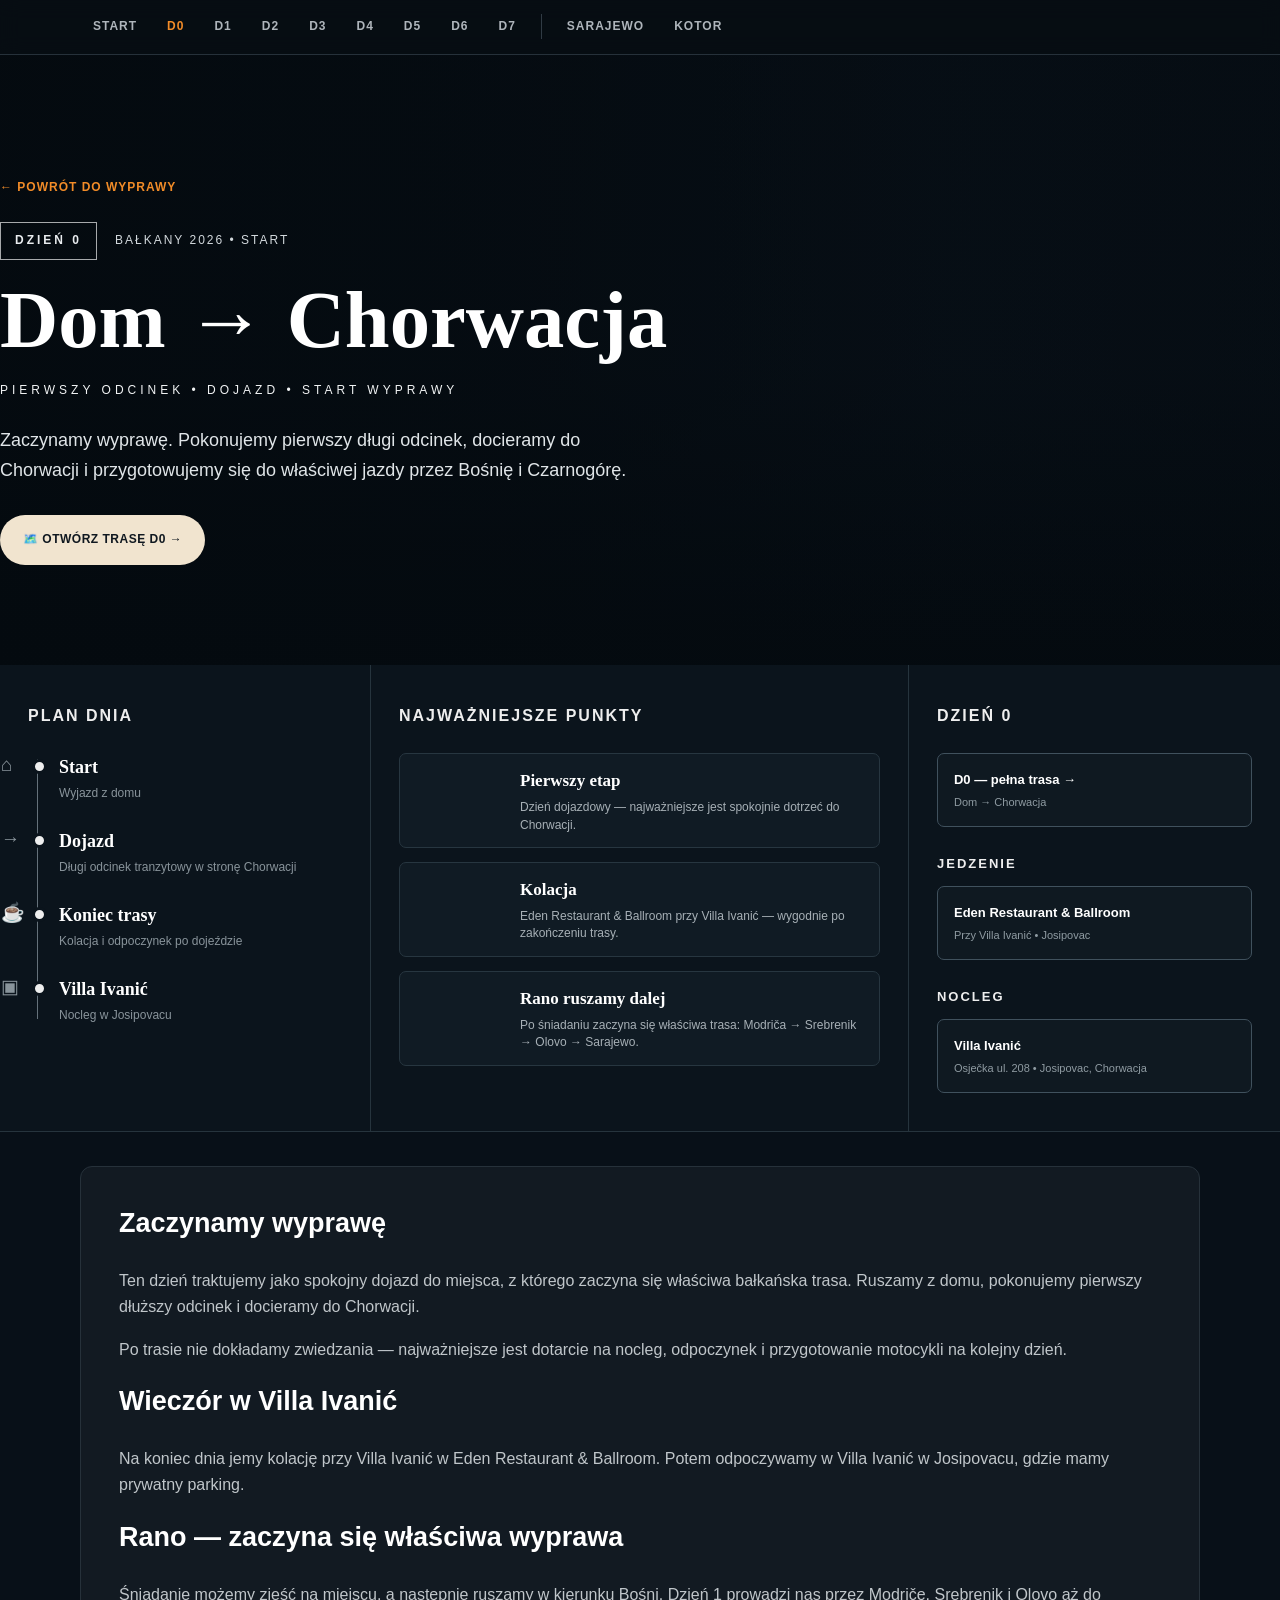
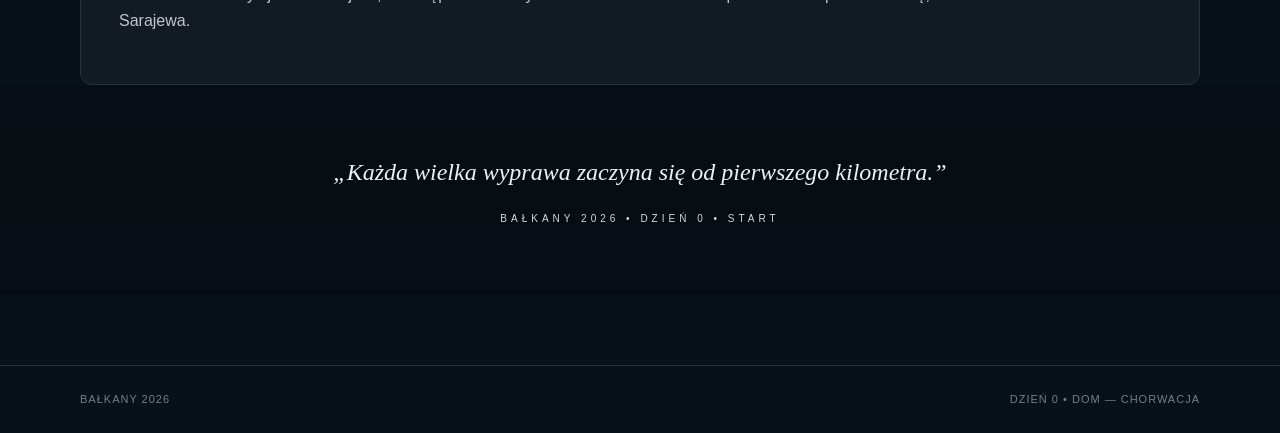
==== commit b2879c3f: "Update Dzień 0 content and structure in d0.html" ====
--- a/d0.html
+++ b/d0.html
@@ -7,8 +7,8 @@
 <main class="d0-main"><section class="d0-panel-grid">
 <div class="d0-panel"><h2>Plan dnia</h2><div class="d0-timeline"><div class="d0-step"><span class="ico">⌂</span><strong>Start</strong><span>Wyjazd z domu</span></div><div class="d0-step"><span class="ico">→</span><strong>Dojazd</strong><span>Długi odcinek tranzytowy w stronę Chorwacji</span></div><div class="d0-step"><span class="ico">☕</span><strong>Koniec trasy</strong><span>Kolacja i odpoczynek po dojeździe</span></div><div class="d0-step"><span class="ico">▣</span><strong>Villa Ivanić</strong><span>Nocleg w Josipovacu</span></div></div></div>
 <div class="d0-panel"><h2>Najważniejsze punkty</h2><div class="d0-highlights"><div class="d0-highlight"><div class="d0-highlight-img d0-road"></div><div class="d0-highlight-text"><h3>Pierwszy etap</h3><p>Dzień dojazdowy — najważniejsze jest spokojnie dotrzeć do Chorwacji.</p></div></div><div class="d0-highlight"><div class="d0-highlight-img d0-dinner"></div><div class="d0-highlight-text"><h3>Kolacja</h3><p>Eden Restaurant &amp; Ballroom przy Villa Ivanić — wygodnie po zakończeniu trasy.</p></div></div><div class="d0-highlight"><div class="d0-highlight-img d0-morning"></div><div class="d0-highlight-text"><h3>Rano ruszamy dalej</h3><p>Po śniadaniu zaczyna się właściwa trasa: Modriča → Srebrenik → Olovo → Sarajewo.</p></div></div></div></div>
-<div class="d0-panel"><h2>Dzień 0</h2><div class="d0-route-list"><a class="d0-route-card" href="https://maps.app.goo.gl/N11EhdGCPKgagv3x5" target="_blank" rel="noopener"><strong>D0 — pełna trasa →</strong><span>Dom → Chorwacja</span></a></div><div class="d0-side-block"><h3>Jedzenie</h3><div class="d0-side-card"><strong>Eden Restaurant &amp; Ballroom</strong><span>Przy Villa Ivanić • Josipovac</span></div></div><div class="d0-side-block"><h3>Nocleg</h3><a class="d0-side-card" href="https://www.google.com/maps/search/?api=1&query=VILLA+IVANIC+Osjecka+208+Josipovac+Croatia" target="_blank" rel="noopener"><strong>Villa Ivanić</strong><span>Osječka ul. 208 • Josipovac, Chorwacja</span></a></div></div></section>
+<div class="d0-panel"><h2>Dzień 0</h2><div class="d0-route-list"><a class="d0-route-card" href="https://maps.app.goo.gl/giAkoMVvbDycE4Uo8" target="_blank" rel="noopener"><strong>D0 — pełna trasa →</strong><span>Dom → Chorwacja</span></a></div><div class="d0-side-block"><h3>Jedzenie</h3><div class="d0-side-card"><strong>Eden Restaurant &amp; Ballroom</strong><span>Przy Villa Ivanić • Josipovac</span></div></div><div class="d0-side-block"><h3>Nocleg</h3><a class="d0-side-card" href="https://www.google.com/maps/search/?api=1&query=VILLA+IVANIC+Osjecka+208+Josipovac+Croatia" target="_blank" rel="noopener"><strong>Villa Ivanić</strong><span>Osječka ul. 208 • Josipovac, Chorwacja</span></a></div></div></section>
 <section class="container d0-story-wrap"><article class="story"><h2>Zaczynamy wyprawę</h2><p>Ten dzień traktujemy jako spokojny dojazd do miejsca, z którego zaczyna się właściwa bałkańska trasa. Ruszamy z domu, pokonujemy pierwszy dłuższy odcinek i docieramy do Chorwacji.</p><p>Po trasie nie dokładamy zwiedzania — najważniejsze jest dotarcie na nocleg, odpoczynek i przygotowanie motocykli na kolejny dzień.</p><h2>Wieczór w Villa Ivanić</h2><p>Na koniec dnia jemy kolację przy Villa Ivanić w Eden Restaurant &amp; Ballroom. Potem odpoczywamy w Villa Ivanić w Josipovacu, gdzie mamy prywatny parking.</p><h2>Rano — zaczyna się właściwa wyprawa</h2><p>Śniadanie możemy zjeść na miejscu, a następnie ruszamy w kierunku Bośni. Dzień 1 prowadzi nas przez Modričę, Srebrenik i Olovo aż do Sarajewa.</p></article></section>
 <section class="d0-bottom"><div><p>„Każda wielka wyprawa zaczyna się od pierwszego kilometra.”</p><small>BAŁKANY 2026 • DZIEŃ 0 • START</small></div></section></main>
 <footer class="footer"><div class="container"><span>BAŁKANY 2026</span><span>DZIEŃ 0 • DOM — CHORWACJA</span></div></footer>
-</body></html>+</body></html>
--- a/style.css
+++ b/style.css
@@ -1 +1 @@
-*{box-sizing:border-box}html{scroll-behavior:smooth}body{margin:0;background:#081018;color:#e9ecef;font-family:Arial,Helvetica,sans-serif;line-height:1.65;overflow-x:hidden}a{color:inherit;text-decoration:none}.container{width:min(1120px,calc(100% - 32px));margin:auto}.hero{min-height:520px;background:linear-gradient(180deg,rgba(5,7,9,.28),#0b0d10 94%),linear-gradient(90deg,rgba(5,7,9,.82),rgba(5,7,9,.18)),url('https://coastlinedrive.life/themes/coastlinedrive-life/images/articles/montenegro/bay-of-kotor/image_slot_2.webp') center/cover;display:flex;align-items:flex-end}.hero-overlay{width:100%;padding:90px 0 70px}.eyebrow,.section-kicker{color:#f28c28;font-size:12px;font-weight:800;letter-spacing:2px;text-transform:uppercase}.hero h1{font-size:clamp(42px,7vw,78px);line-height:1;margin:14px 0 20px;max-width:850px}.hero-lead{font-size:clamp(18px,2.5vw,24px);max-width:720px;color:#d1d5d8;margin:0 0 30px}.hero-actions{display:flex;gap:12px;flex-wrap:wrap}.btn{display:inline-block;padding:13px 20px;border-radius:7px;font-size:13px;font-weight:800;letter-spacing:.5px}.btn-primary{background:#f28c28;color:#111}.btn-primary:hover{background:#ff9d3d}.day-nav{position:sticky;top:0;z-index:20;background:rgba(7,13,19,.94);backdrop-filter:blur(10px);border-bottom:1px solid #26313a}.nav-inner{display:flex;align-items:center;gap:4px;overflow-x:auto;white-space:nowrap;-webkit-overflow-scrolling:touch;scrollbar-width:none}.nav-inner::-webkit-scrollbar{display:none}.day-nav a{padding:17px 13px;color:#aeb5bb;font-size:12px;font-weight:800;letter-spacing:1px;flex:0 0 auto}.day-nav a:hover,.day-nav a.active{color:#f28c28}.nav-separator{width:1px;height:25px;background:#303b44;margin:0 8px;flex:0 0 auto}.main-content{padding:48px 0 80px}.card,.day-card,.special-card{background:#101820;border:1px solid #26313a;border-radius:12px}.intro{padding:34px 38px;margin-bottom:24px}.intro h2,.day-card h2,.special-card h2{margin:7px 0 12px;line-height:1.2;color:#fff}.intro h2{font-size:32px}.intro p{max-width:900px;color:#b9c0c5}.days{display:grid;gap:12px}.day-card{display:grid;grid-template-columns:90px 1fr;gap:20px;padding:28px;transition:.2s}.day-card:hover,.special-card:hover{border-color:#f28c28;transform:translateY(-2px)}.day-number{font-size:44px;line-height:1;color:#f28c28;font-weight:900}.day-card h2{font-size:24px}.day-card p{margin:0 0 14px;color:#b9c0c5}.text-link{color:#f28c28;font-size:12px;font-weight:900;letter-spacing:1px}.special-grid{display:grid;grid-template-columns:1fr 1fr;gap:12px;margin-top:24px}.special-card{padding:30px}.special-card h2{font-size:30px}.special-card p{color:#b9c0c5}.special-card span{font-size:12px;font-weight:900;letter-spacing:1px;color:#f28c28}.footer{border-top:1px solid #26313a;color:#777f85;font-size:11px;letter-spacing:1px}.footer .container{display:flex;justify-content:space-between;gap:20px;padding:24px 0}.page-head{padding:65px 0 45px;background:linear-gradient(180deg,#15191d,#0b0d10)}.page-head h1{font-size:clamp(38px,6vw,64px);line-height:1.05;margin:10px 0}.page-lead{color:#b9c0c5;font-size:18px;max-width:780px}.route-box{display:flex;gap:10px;flex-wrap:wrap;margin:28px 0}.info-grid{display:grid;grid-template-columns:repeat(3,1fr);gap:12px;margin:22px 0}.info-box{background:#121a22;border:1px solid #26313a;border-radius:10px;padding:20px}.info-box .label{font-size:11px;text-transform:uppercase;letter-spacing:1.5px;color:#7f878d;font-weight:800}.info-box strong{display:block;margin-top:5px;color:#fff}.story{background:#121a22;border:1px solid #26313a;border-radius:12px;padding:34px 38px}.story h2{font-size:27px;color:#fff;margin-top:0}.story h3{font-size:20px;color:#f28c28;margin-top:30px}.story p{color:#c0c6ca}.place-list{display:grid;gap:10px;margin-top:25px}.place{display:flex;justify-content:space-between;align-items:center;gap:20px;background:#171f27;border:1px solid #29353e;border-radius:9px;padding:17px 19px}.place h3{margin:0;color:#fff;font-size:17px}.place p{margin:3px 0 0;color:#8f989e;font-size:13px}.place .btn{padding:9px 13px;font-size:11px;background:#252e35}.place .btn:hover{background:#f28c28;color:#111}.back{display:inline-block;color:#f28c28;font-size:12px;font-weight:800;letter-spacing:1px;margin-bottom:25px}.d1-page{background:#081018}.d1-hero{position:relative;min-height:610px;display:flex;align-items:flex-end;overflow:hidden;background-image:linear-gradient(90deg,rgba(4,10,15,.92) 0%,rgba(4,10,15,.72) 38%,rgba(4,10,15,.22) 72%,rgba(4,10,15,.45) 100%),linear-gradient(0deg,rgba(4,10,15,.95) 0%,rgba(4,10,15,.08) 48%,rgba(4,10,15,.16) 100%),url('https://commons.wikimedia.org/wiki/Special:Redirect/file/Srebrenik_Castle.JPG');background-size:cover;background-position:center 52%}.d1-hero:after{content:'';position:absolute;inset:auto 0 0;height:1px;background:rgba(255,255,255,.18)}.d1-hero-inner{position:relative;z-index:1;width:100%;padding:76px 0 58px}.d1-meta{display:flex;align-items:center;gap:18px;margin-bottom:20px}.d1-badge{border:1px solid rgba(255,255,255,.65);padding:8px 14px;font-size:12px;letter-spacing:3px;font-weight:800}.d1-date{font-size:12px;letter-spacing:2px;color:#d3d9dd}.d1-hero h1{font-family:Georgia,'Times New Roman',serif;font-size:clamp(48px,6.3vw,84px);line-height:.98;max-width:850px;margin:0 0 22px;color:#fff}.d1-subtitle{font-size:12px;letter-spacing:4px;text-transform:uppercase;color:#f1f3f4;margin-bottom:25px}.d1-hero-lead{max-width:620px;font-size:18px;color:#e0e5e8;margin:0 0 30px}.d1-routes{display:flex;gap:14px;flex-wrap:wrap}.d1-route-btn{display:inline-flex;align-items:center;gap:10px;background:#f1e4cf;color:#101820;padding:15px 23px;border-radius:30px;font-size:12px;font-weight:900;letter-spacing:.5px}.d1-route-btn:hover{background:#f28c28}.d1-main{padding:0 0 70px}.d1-panel-grid{display:grid;grid-template-columns:1fr 1.45fr 1fr;gap:0;background:#0b141c;border-bottom:1px solid #26343d}.d1-panel{padding:38px 28px;border-right:1px solid #26343d}.d1-panel:last-child{border-right:0}.d1-panel h2{font-size:16px;letter-spacing:2px;text-transform:uppercase;color:#eee;margin:0 0 24px}.d1-timeline{position:relative;padding-left:31px}.d1-timeline:before{content:'';position:absolute;left:9px;top:6px;bottom:6px;width:1px;background:#65717a}.d1-step{position:relative;margin-bottom:25px}.d1-step:last-child{margin-bottom:0}.d1-step:before{content:'';position:absolute;left:-27px;top:6px;width:9px;height:9px;border-radius:50%;background:#eee;border:3px solid #0b141c}.d1-step .ico{position:absolute;left:-58px;top:-4px;font-size:19px}.d1-step strong{display:block;font-family:Georgia,serif;font-size:18px;color:#fff}.d1-step span{display:block;color:#89949b;font-size:12px;line-height:1.45;margin-top:2px}.d1-highlights{display:grid;gap:14px}.d1-highlight{display:grid;grid-template-columns:105px 1fr;min-height:92px;background:#101b24;border:1px solid #273640;border-radius:7px;overflow:hidden}.d1-highlight-img{background-size:cover;background-position:center}.d1-highlight-text{padding:13px 15px}.d1-highlight-text h3{font-family:Georgia,serif;margin:0 0 4px;font-size:17px;color:#fff}.d1-highlight-text p{margin:0;color:#a7b0b6;font-size:12px;line-height:1.45}.d1-route-list{display:grid;gap:10px}.d1-route-card{display:block;padding:15px 16px;border:1px solid #40515d;border-radius:7px;background:#0f1921}.d1-route-card:hover{border-color:#f28c28}.d1-route-card strong{display:block;color:#fff;font-size:13px}.d1-route-card span{display:block;color:#8f9ba2;font-size:11px;margin-top:2px}.d1-side-block{margin-top:26px}.d1-side-block h3{font-size:13px;letter-spacing:2px;text-transform:uppercase;color:#eee;margin:0 0 12px}.d1-side-card{padding:15px 16px;border:1px solid #40515d;border-radius:7px;background:#0f1921}.d1-side-card strong{display:block;color:#fff}.d1-side-card span{display:block;color:#8f9ba2;font-size:11px;margin-top:3px}.d1-bottom{min-height:210px;background-image:linear-gradient(rgba(5,12,18,.68),rgba(5,12,18,.8)),url('https://commons.wikimedia.org/wiki/Special:Redirect/file/Sarajevo_B_panorama.JPG');background-size:cover;background-position:center 55%;display:flex;align-items:center;justify-content:center;text-align:center}.d1-bottom p{font-family:Georgia,serif;font-style:italic;font-size:24px;color:#eef0f2;margin:0}.d1-bottom small{display:block;margin-top:18px;color:#d6dadd;letter-spacing:4px;font-size:10px}.d1-credit{font-size:9px!important;letter-spacing:0!important;color:#879198!important;margin-top:12px!important;font-family:Arial,sans-serif!important;font-style:normal!important}@media(max-width:900px){.d1-panel-grid{grid-template-columns:1fr}.d1-panel{border-right:0;border-bottom:1px solid #26343d}.d1-panel:last-child{border-bottom:0}.d1-hero{min-height:650px}.d1-hero h1{font-size:clamp(43px,11vw,68px)}}@media(max-width:700px){.container{width:min(100% - 22px,1120px)}.hero{min-height:470px}.hero-overlay{padding:70px 0 55px}.day-nav a{padding:15px 10px;font-size:11px}.intro,.story{padding:25px 22px}.day-card{grid-template-columns:58px 1fr;padding:22px;gap:12px}.day-number{font-size:30px}.day-card h2{font-size:20px}.special-grid,.info-grid{grid-template-columns:1fr}.footer .container{flex-direction:column;gap:5px}.place{align-items:flex-start;flex-direction:column}.place .btn{width:100%;text-align:center}.page-head{padding:42px 0 28px}.page-head h1{font-size:clamp(36px,11vw,52px)}.page-lead{font-size:16px}.route-box{margin:20px 0 8px}.route-box .btn{width:100%;text-align:center}.d1-hero{min-height:650px;background-position:58% center}.d1-hero-inner{padding:34px 0 38px}.d1-meta{margin:8px 0 14px}.d1-badge{padding:7px 10px}.d1-date{font-size:10px}.d1-hero h1{font-size:clamp(36px,10.8vw,54px);line-height:1.04;margin-bottom:16px}.d1-subtitle{font-size:10px;letter-spacing:2px;line-height:1.6}.d1-hero-lead{font-size:15px;line-height:1.55;margin-bottom:20px}.d1-routes{display:grid;grid-template-columns:1fr;gap:9px}.d1-route-btn{text-align:center;width:100%;padding:14px 12px;font-size:11px}.d1-panel-grid{width:min(100% - 22px,1120px);grid-template-columns:1fr;padding-top:20px;gap:12px}.d1-panel:first-child,.d1-panel:nth-child(2),.d1-panel:nth-child(3){grid-column:auto}.d1-panel{padding:19px}.d1-panel h2{font-size:22px;margin-bottom:17px}.d1-timeline{padding-left:28px;gap:0}.d1-step{margin-bottom:18px}.d1-step strong{font-size:15px}.d1-step span{font-size:11px}.d1-step .ico{left:-52px;font-size:17px}.d1-highlights{gap:9px}.d1-highlight{grid-template-columns:105px 1fr;min-height:95px}.d1-highlight-img{min-height:95px}.d1-highlight-text{padding:10px}.d1-highlight-text h3{font-size:15px}.d1-highlight-text p{font-size:10px}.d1-route-card,.d1-side-card{padding:13px}.d1-bottom{min-height:150px;margin-top:25px;padding:30px 15px}.d1-bottom p{font-size:19px}.d1-bottom small{font-size:8px;letter-spacing:2px}.d1-credit{font-size:8px!important}.d1-main .story{margin-top:0}}@media(max-width:380px){.d1-hero{min-height:680px}.d1-hero h1{font-size:34px}.d1-panel{padding:16px}.d1-highlight{grid-template-columns:92px 1fr}.d1-route-btn{font-size:10px}.d1-step span{font-size:10px}}+*{box-sizing:border-box}html{scroll-behavior:smooth}body{margin:0;background:#081018;color:#e9ecef;font-family:Arial,Helvetica,sans-serif;line-height:1.65;overflow-x:hidden}a{color:inherit;text-decoration:none}.container{width:min(1120px,calc(100% - 32px));margin:auto}.hero{min-height:520px;background:linear-gradient(180deg,rgba(5,7,9,.28),#0b0d10 94%),linear-gradient(90deg,rgba(5,7,9,.82),rgba(5,7,9,.18)),url('https://coastlinedrive.life/themes/coastlinedrive-life/images/articles/montenegro/bay-of-kotor/image_slot_2.webp') center/cover;display:flex;align-items:flex-end}.hero-overlay{width:100%;padding:90px 0 70px}.eyebrow,.section-kicker{color:#f28c28;font-size:12px;font-weight:800;letter-spacing:2px;text-transform:uppercase}.hero h1{font-size:clamp(42px,7vw,78px);line-height:1;margin:14px 0 20px;max-width:850px}.hero-lead{font-size:clamp(18px,2.5vw,24px);max-width:720px;color:#d1d5d8;margin:0 0 30px}.hero-actions{display:flex;gap:12px;flex-wrap:wrap}.btn{display:inline-block;padding:13px 20px;border-radius:7px;font-size:13px;font-weight:800;letter-spacing:.5px}.btn-primary{background:#f28c28;color:#111}.btn-primary:hover{background:#ff9d3d}.day-nav{position:sticky;top:0;z-index:20;background:rgba(7,13,19,.94);backdrop-filter:blur(10px);border-bottom:1px solid #26313a}.nav-inner{display:flex;align-items:center;gap:4px;overflow-x:auto;white-space:nowrap;-webkit-overflow-scrolling:touch;scrollbar-width:none}.nav-inner::-webkit-scrollbar{display:none}.day-nav a{padding:17px 13px;color:#aeb5bb;font-size:12px;font-weight:800;letter-spacing:1px;flex:0 0 auto}.day-nav a:hover,.day-nav a.active{color:#f28c28}.nav-separator{width:1px;height:25px;background:#303b44;margin:0 8px;flex:0 0 auto}.main-content{padding:48px 0 80px}.card,.day-card,.special-card{background:#101820;border:1px solid #26313a;border-radius:12px}.intro{padding:34px 38px;margin-bottom:24px}.intro h2,.day-card h2,.special-card h2{margin:7px 0 12px;line-height:1.2;color:#fff}.intro h2{font-size:32px}.intro p{max-width:900px;color:#b9c0c5}.days{display:grid;gap:12px}.day-card{display:grid;grid-template-columns:90px 1fr;gap:20px;padding:28px;transition:.2s}.day-card:hover,.special-card:hover{border-color:#f28c28;transform:translateY(-2px)}.day-number{font-size:44px;line-height:1;color:#f28c28;font-weight:900}.day-card h2{font-size:24px}.day-card p{margin:0 0 14px;color:#b9c0c5}.text-link{color:#f28c28;font-size:12px;font-weight:900;letter-spacing:1px}.special-grid{display:grid;grid-template-columns:1fr 1fr;gap:12px;margin-top:24px}.special-card{padding:30px}.special-card h2{font-size:30px}.special-card p{color:#b9c0c5}.special-card span{font-size:12px;font-weight:900;letter-spacing:1px;color:#f28c28}.footer{border-top:1px solid #26313a;color:#777f85;font-size:11px;letter-spacing:1px}.footer .container{display:flex;justify-content:space-between;gap:20px;padding:24px 0}.page-head{padding:65px 0 45px;background:linear-gradient(180deg,#15191d,#0b0d10)}.page-head h1{font-size:clamp(38px,6vw,64px);line-height:1.05;margin:10px 0}.page-lead{color:#b9c0c5;font-size:18px;max-width:780px}.route-box{display:flex;gap:10px;flex-wrap:wrap;margin:28px 0}.info-grid{display:grid;grid-template-columns:repeat(3,1fr);gap:12px;margin:22px 0}.info-box{background:#121a22;border:1px solid #26313a;border-radius:10px;padding:20px}.info-box .label{font-size:11px;text-transform:uppercase;letter-spacing:1.5px;color:#7f878d;font-weight:800}.info-box strong{display:block;margin-top:5px;color:#fff}.story{background:#121a22;border:1px solid #26313a;border-radius:12px;padding:34px 38px}.story h2{font-size:27px;color:#fff;margin-top:0}.story h3{font-size:20px;color:#f28c28;margin-top:30px}.story p{color:#c0c6ca}.place-list{display:grid;gap:10px;margin-top:25px}.place{display:flex;justify-content:space-between;align-items:center;gap:20px;background:#171f27;border:1px solid #29353e;border-radius:9px;padding:17px 19px}.place h3{margin:0;color:#fff;font-size:17px}.place p{margin:3px 0 0;color:#8f989e;font-size:13px}.place .btn{padding:9px 13px;font-size:11px;background:#252e35}.place .btn:hover{background:#f28c28;color:#111}.back{display:inline-block;color:#f28c28;font-size:12px;font-weight:800;letter-spacing:1px;margin-bottom:25px}.d1-page{background:#081018}.d1-hero{position:relative;min-height:610px;display:flex;align-items:flex-end;overflow:hidden;background-image:linear-gradient(90deg,rgba(4,10,15,.92) 0%,rgba(4,10,15,.72) 38%,rgba(4,10,15,.22) 72%,rgba(4,10,15,.45) 100%),linear-gradient(0deg,rgba(4,10,15,.95) 0%,rgba(4,10,15,.08) 48%,rgba(4,10,15,.16) 100%),url('https://commons.wikimedia.org/wiki/Special:Redirect/file/Srebrenik_Castle.JPG');background-size:cover;background-position:center 52%}.d1-hero:after{content:'';position:absolute;inset:auto 0 0;height:1px;background:rgba(255,255,255,.18)}.d1-hero-inner{position:relative;z-index:1;width:100%;padding:76px 0 58px}.d1-meta{display:flex;align-items:center;gap:18px;margin-bottom:20px}.d1-badge{border:1px solid rgba(255,255,255,.65);padding:8px 14px;font-size:12px;letter-spacing:3px;font-weight:800}.d1-date{font-size:12px;letter-spacing:2px;color:#d3d9dd}.d1-hero h1{font-family:Georgia,'Times New Roman',serif;font-size:clamp(48px,6.3vw,84px);line-height:.98;max-width:850px;margin:0 0 22px;color:#fff}.d1-subtitle{font-size:12px;letter-spacing:4px;text-transform:uppercase;color:#f1f3f4;margin-bottom:25px}.d1-hero-lead{max-width:620px;font-size:18px;color:#e0e5e8;margin:0 0 30px}.d1-routes{display:flex;gap:14px;flex-wrap:wrap}.d1-route-btn{display:inline-flex;align-items:center;gap:10px;background:#f1e4cf;color:#101820;padding:15px 23px;border-radius:30px;font-size:12px;font-weight:900;letter-spacing:.5px}.d1-route-btn:hover{background:#f28c28}.d1-main{padding:0 0 70px}.d1-panel-grid{display:grid;grid-template-columns:1fr 1.45fr 1fr;gap:0;background:#0b141c;border-bottom:1px solid #26343d}.d1-panel{padding:38px 28px;border-right:1px solid #26343d}.d1-panel:last-child{border-right:0}.d1-panel h2{font-size:16px;letter-spacing:2px;text-transform:uppercase;color:#eee;margin:0 0 24px}.d1-timeline{position:relative;padding-left:31px}.d1-timeline:before{content:'';position:absolute;left:9px;top:6px;bottom:6px;width:1px;background:#65717a}.d1-step{position:relative;margin-bottom:25px}.d1-step:last-child{margin-bottom:0}.d1-step:before{content:'';position:absolute;left:-27px;top:6px;width:9px;height:9px;border-radius:50%;background:#eee;border:3px solid #0b141c}.d1-step .ico{position:absolute;left:-58px;top:-4px;font-size:19px}.d1-step strong{display:block;font-family:Georgia,serif;font-size:18px;color:#fff}.d1-step span{display:block;color:#89949b;font-size:12px;line-height:1.45;margin-top:2px}.d1-highlights{display:grid;gap:14px}.d1-highlight{display:grid;grid-template-columns:105px 1fr;min-height:92px;background:#101b24;border:1px solid #273640;border-radius:7px;overflow:hidden}.d1-highlight-img{background-size:cover;background-position:center}.d1-highlight-text{padding:13px 15px}.d1-highlight-text h3{font-family:Georgia,serif;margin:0 0 4px;font-size:17px;color:#fff}.d1-highlight-text p{margin:0;color:#a7b0b6;font-size:12px;line-height:1.45}.d1-route-list{display:grid;gap:10px}.d1-route-card{display:block;padding:15px 16px;border:1px solid #40515d;border-radius:7px;background:#0f1921}.d1-route-card:hover{border-color:#f28c28}.d1-route-card strong{display:block;color:#fff;font-size:13px}.d1-route-card span{display:block;color:#8f9ba2;font-size:11px;margin-top:2px}.d1-side-block{margin-top:26px}.d1-side-block h3{font-size:13px;letter-spacing:2px;text-transform:uppercase;color:#eee;margin:0 0 12px}.d1-side-card{padding:15px 16px;border:1px solid #40515d;border-radius:7px;background:#0f1921}.d1-side-card strong{display:block;color:#fff}.d1-side-card span{display:block;color:#8f9ba2;font-size:11px;margin-top:3px}.d1-bottom{min-height:210px;background-image:linear-gradient(rgba(5,12,18,.68),rgba(5,12,18,.8)),url('https://commons.wikimedia.org/wiki/Special:Redirect/file/Sarajevo_B_panorama.JPG');background-size:cover;background-position:center 55%;display:flex;align-items:center;justify-content:center;text-align:center}.d1-bottom p{font-family:Georgia,serif;font-style:italic;font-size:24px;color:#eef0f2;margin:0}.d1-bottom small{display:block;margin-top:18px;color:#d6dadd;letter-spacing:4px;font-size:10px}.d1-credit{font-size:9px!important;letter-spacing:0!important;color:#879198!important;margin-top:12px!important;font-family:Arial,sans-serif!important;font-style:normal!important}.d0-page{background:#081018}.d0-hero{position:relative;min-height:610px;display:flex;align-items:flex-end;overflow:hidden;background-image:linear-gradient(90deg,rgba(4,10,15,.92) 0%,rgba(4,10,15,.7) 40%,rgba(4,10,15,.24) 75%,rgba(4,10,15,.42) 100%),linear-gradient(0deg,rgba(4,10,15,.95) 0%,rgba(4,10,15,.08) 48%,rgba(4,10,15,.16) 100%),url('https://images.unsplash.com/photo-1500534623283-312aade485b7?auto=format&fit=crop&w=2000&q=85');background-size:cover;background-position:center 52%}.d0-hero-inner{position:relative;z-index:1;width:100%;padding:76px 0 58px}.d0-meta{display:flex;align-items:center;gap:18px;margin-bottom:20px}.d0-badge{border:1px solid rgba(255,255,255,.65);padding:8px 14px;font-size:12px;letter-spacing:3px;font-weight:800}.d0-date{font-size:12px;letter-spacing:2px;color:#d3d9dd}.d0-hero h1{font-family:Georgia,'Times New Roman',serif;font-size:clamp(48px,6.3vw,84px);line-height:.98;max-width:850px;margin:0 0 22px;color:#fff}.d0-subtitle{font-size:12px;letter-spacing:4px;text-transform:uppercase;color:#f1f3f4;margin-bottom:25px}.d0-hero-lead{max-width:650px;font-size:18px;color:#e0e5e8;margin:0 0 30px}.d0-routes{display:flex;gap:14px;flex-wrap:wrap}.d0-route-btn{display:inline-flex;align-items:center;gap:10px;background:#f1e4cf;color:#101820;padding:15px 23px;border-radius:30px;font-size:12px;font-weight:900;letter-spacing:.5px}.d0-route-btn:hover{background:#f28c28}.d0-main{padding:0 0 70px}.d0-panel-grid{display:grid;grid-template-columns:1fr 1.45fr 1fr;gap:0;background:#0b141c;border-bottom:1px solid #26343d}.d0-panel{padding:38px 28px;border-right:1px solid #26343d}.d0-panel:last-child{border-right:0}.d0-panel h2{font-size:16px;letter-spacing:2px;text-transform:uppercase;color:#eee;margin:0 0 24px}.d0-timeline{position:relative;padding-left:31px}.d0-timeline:before{content:'';position:absolute;left:9px;top:6px;bottom:6px;width:1px;background:#65717a}.d0-step{position:relative;margin-bottom:25px}.d0-step:last-child{margin-bottom:0}.d0-step:before{content:'';position:absolute;left:-27px;top:6px;width:9px;height:9px;border-radius:50%;background:#eee;border:3px solid #0b141c}.d0-step .ico{position:absolute;left:-58px;top:-4px;font-size:19px}.d0-step strong{display:block;font-family:Georgia,serif;font-size:18px;color:#fff}.d0-step span{display:block;color:#89949b;font-size:12px;line-height:1.45;margin-top:2px}.d0-highlights{display:grid;gap:14px}.d0-highlight{display:grid;grid-template-columns:105px 1fr;min-height:92px;background:#101b24;border:1px solid #273640;border-radius:7px;overflow:hidden}.d0-highlight-img{background-size:cover;background-position:center}.d0-road{background-image:url('https://images.unsplash.com/photo-1464822759023-fed622ff2c3b?auto=format&fit=crop&w=900&q=80')}.d0-dinner{background-image:url('https://images.unsplash.com/photo-1515003197210-e0cd71810b5f?auto=format&fit=crop&w=900&q=80')}.d0-morning{background-image:url('https://images.unsplash.com/photo-1469474968028-56623f02e42e?auto=format&fit=crop&w=900&q=80')}.d0-highlight-text{padding:13px 15px}.d0-highlight-text h3{font-family:Georgia,serif;margin:0 0 4px;font-size:17px;color:#fff}.d0-highlight-text p{margin:0;color:#a7b0b6;font-size:12px;line-height:1.45}.d0-route-list{display:grid;gap:10px}.d0-route-card,.d0-side-card{display:block;padding:15px 16px;border:1px solid #40515d;border-radius:7px;background:#0f1921}.d0-route-card:hover,.d0-side-card:hover{border-color:#f28c28}.d0-route-card strong,.d0-side-card strong{display:block;color:#fff;font-size:13px}.d0-route-card span,.d0-side-card span{display:block;color:#8f9ba2;font-size:11px;margin-top:2px}.d0-side-block{margin-top:26px}.d0-side-block h3{font-size:13px;letter-spacing:2px;text-transform:uppercase;color:#eee;margin:0 0 12px}.d0-story-wrap{padding-top:34px}.d0-bottom{min-height:210px;background-image:linear-gradient(rgba(5,12,18,.68),rgba(5,12,18,.8)),url('https://images.unsplash.com/photo-1500534623283-312aade485b7?auto=format&fit=crop&w=2000&q=85');background-size:cover;background-position:center 55%;display:flex;align-items:center;justify-content:center;text-align:center}.d0-bottom p{font-family:Georgia,serif;font-style:italic;font-size:24px;color:#eef0f2;margin:0}.d0-bottom small{display:block;margin-top:18px;color:#d6dadd;letter-spacing:4px;font-size:10px}@media(max-width:900px){.d1-panel-grid,.d0-panel-grid{grid-template-columns:1fr}.d1-panel,.d0-panel{border-right:0;border-bottom:1px solid #26343d}.d1-panel:last-child,.d0-panel:last-child{border-bottom:0}.d1-hero,.d0-hero{min-height:650px}.d1-hero h1,.d0-hero h1{font-size:clamp(43px,11vw,68px)}}@media(max-width:700px){.container{width:min(100% - 22px,1120px)}.hero{min-height:470px}.hero-overlay{padding:70px 0 55px}.day-nav a{padding:15px 10px;font-size:11px}.intro,.story{padding:25px 22px}.day-card{grid-template-columns:58px 1fr;padding:22px;gap:12px}.day-number{font-size:30px}.day-card h2{font-size:20px}.special-grid,.info-grid{grid-template-columns:1fr}.footer .container{flex-direction:column;gap:5px}.place{align-items:flex-start;flex-direction:column}.place .btn{width:100%;text-align:center}.page-head{padding:42px 0 28px}.page-head h1{font-size:clamp(36px,11vw,52px)}.page-lead{font-size:16px}.route-box{margin:20px 0 8px}.route-box .btn{width:100%;text-align:center}.d1-hero-inner,.d0-hero-inner{padding:62px 0 48px}.d1-meta,.d0-meta{gap:10px}.d1-date,.d0-date{font-size:10px}.d1-hero-lead,.d0-hero-lead{font-size:16px}.d1-routes,.d0-routes{display:grid}.d1-route-btn,.d0-route-btn{justify-content:center}.d1-highlight,.d0-highlight{grid-template-columns:85px 1fr}.d1-bottom,.d0-bottom{min-height:150px}.d1-bottom p,.d0-bottom p{font-size:19px;padding:0 20px}.d0-story-wrap{padding-top:20px}}@media(max-width:380px){.d1-hero,.d0-hero{min-height:680px}.d1-hero h1,.d0-hero h1{font-size:34px}.d1-panel,.d0-panel{padding:16px}.d1-highlight,.d0-highlight{grid-template-columns:92px 1fr}.d1-route-btn,.d0-route-btn{font-size:10px}.d1-step span,.d0-step span{font-size:10px}}
